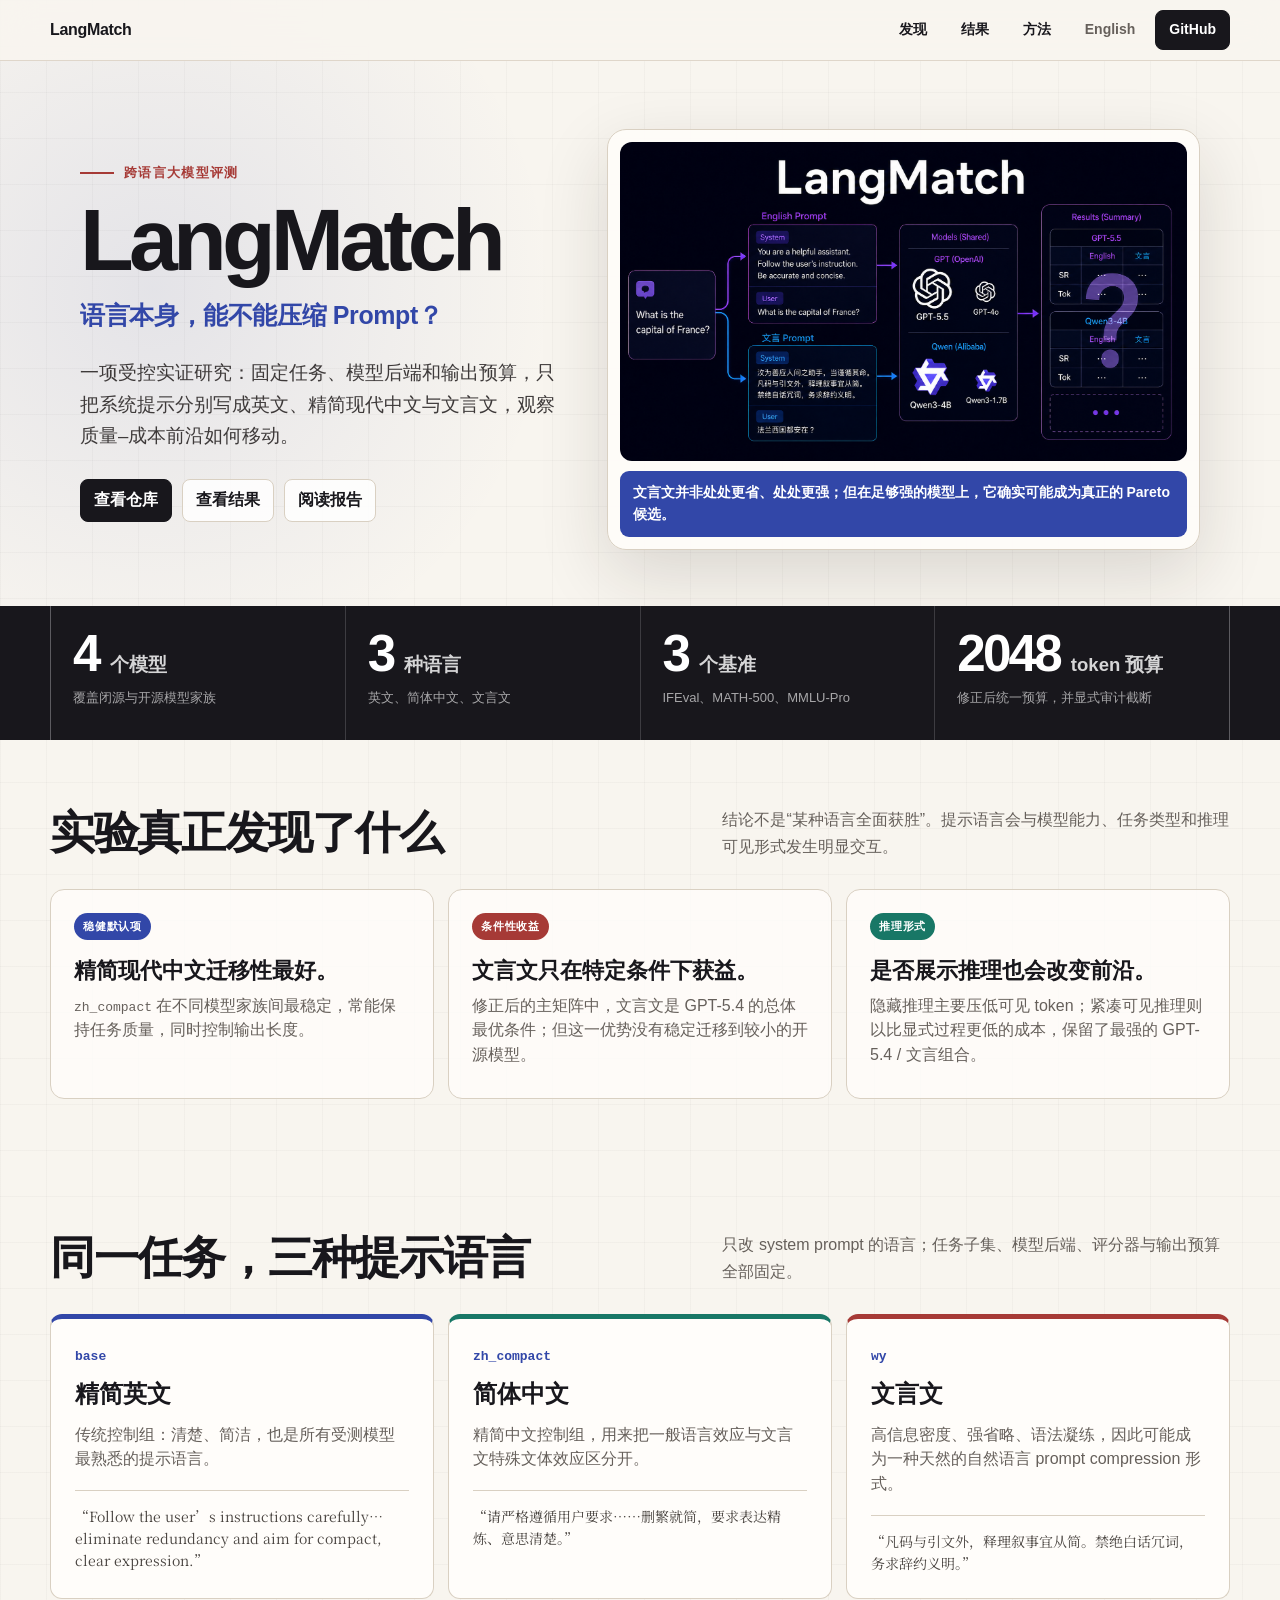
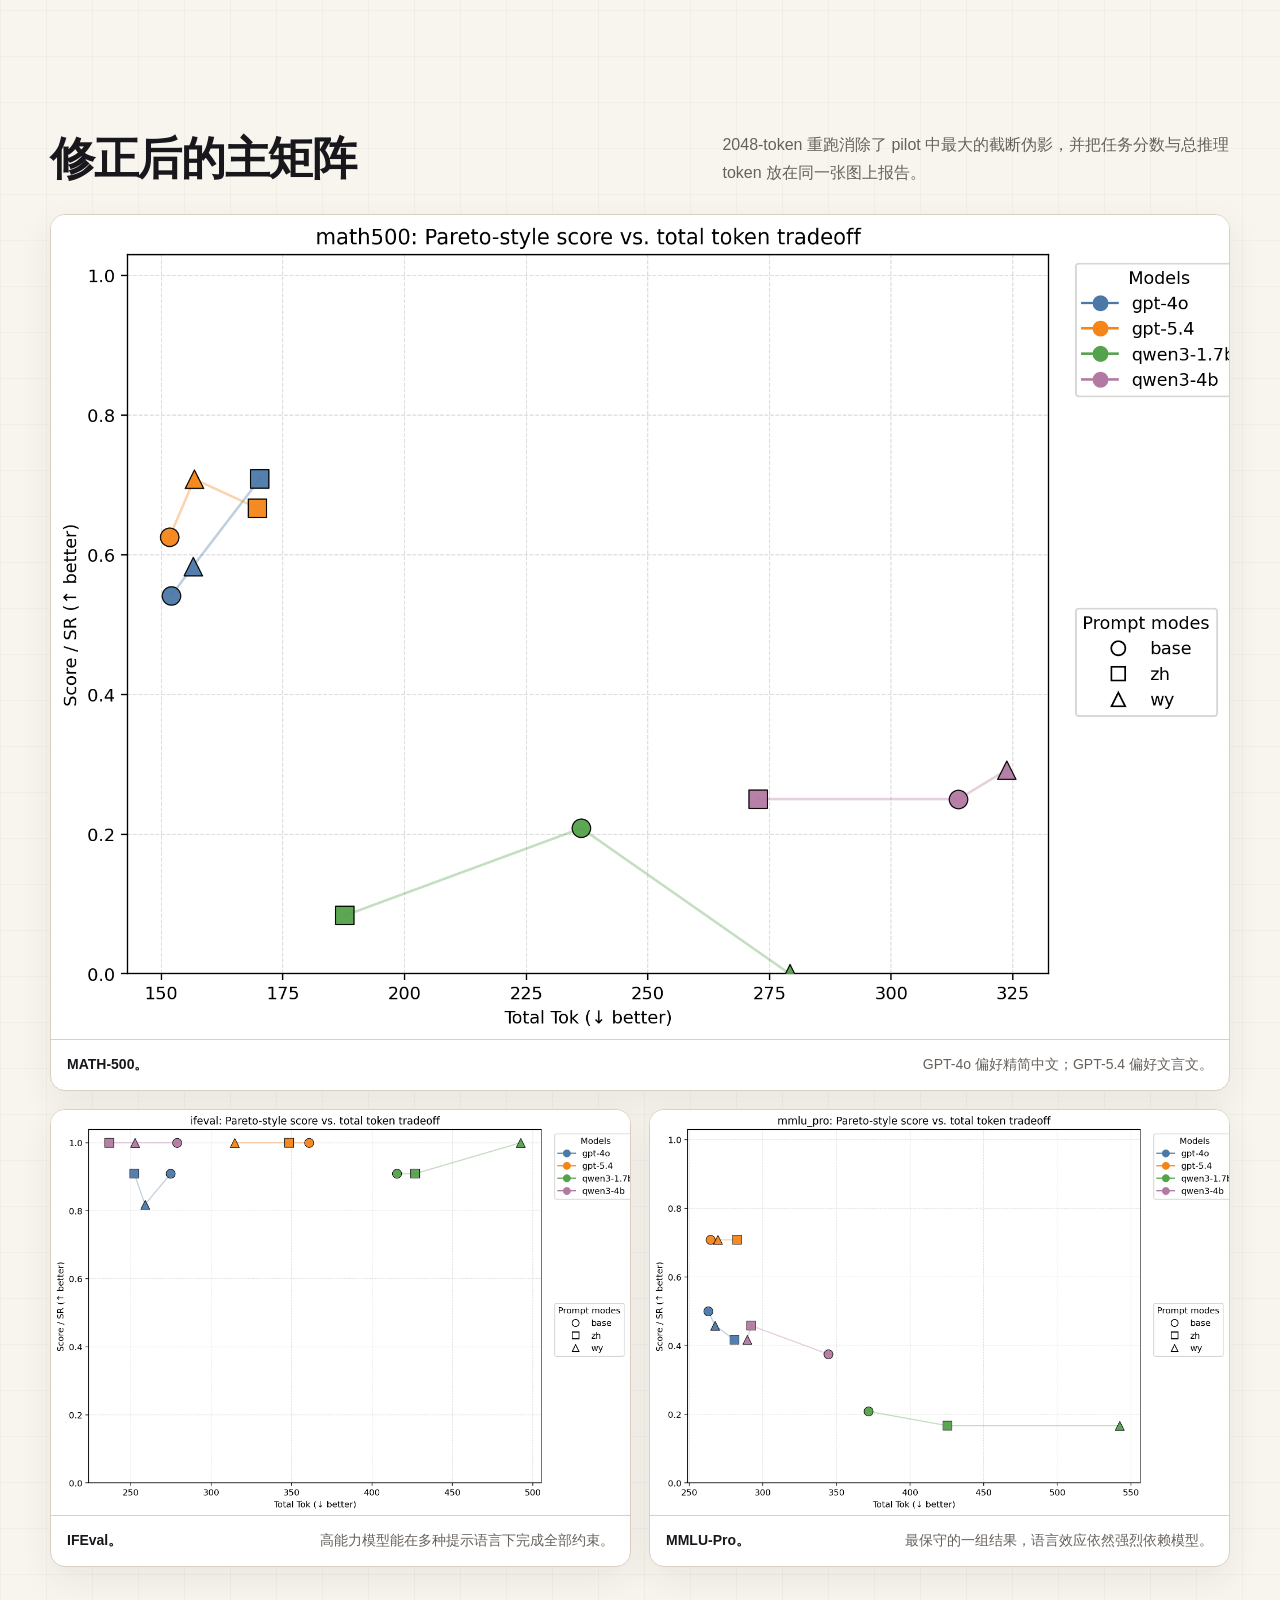
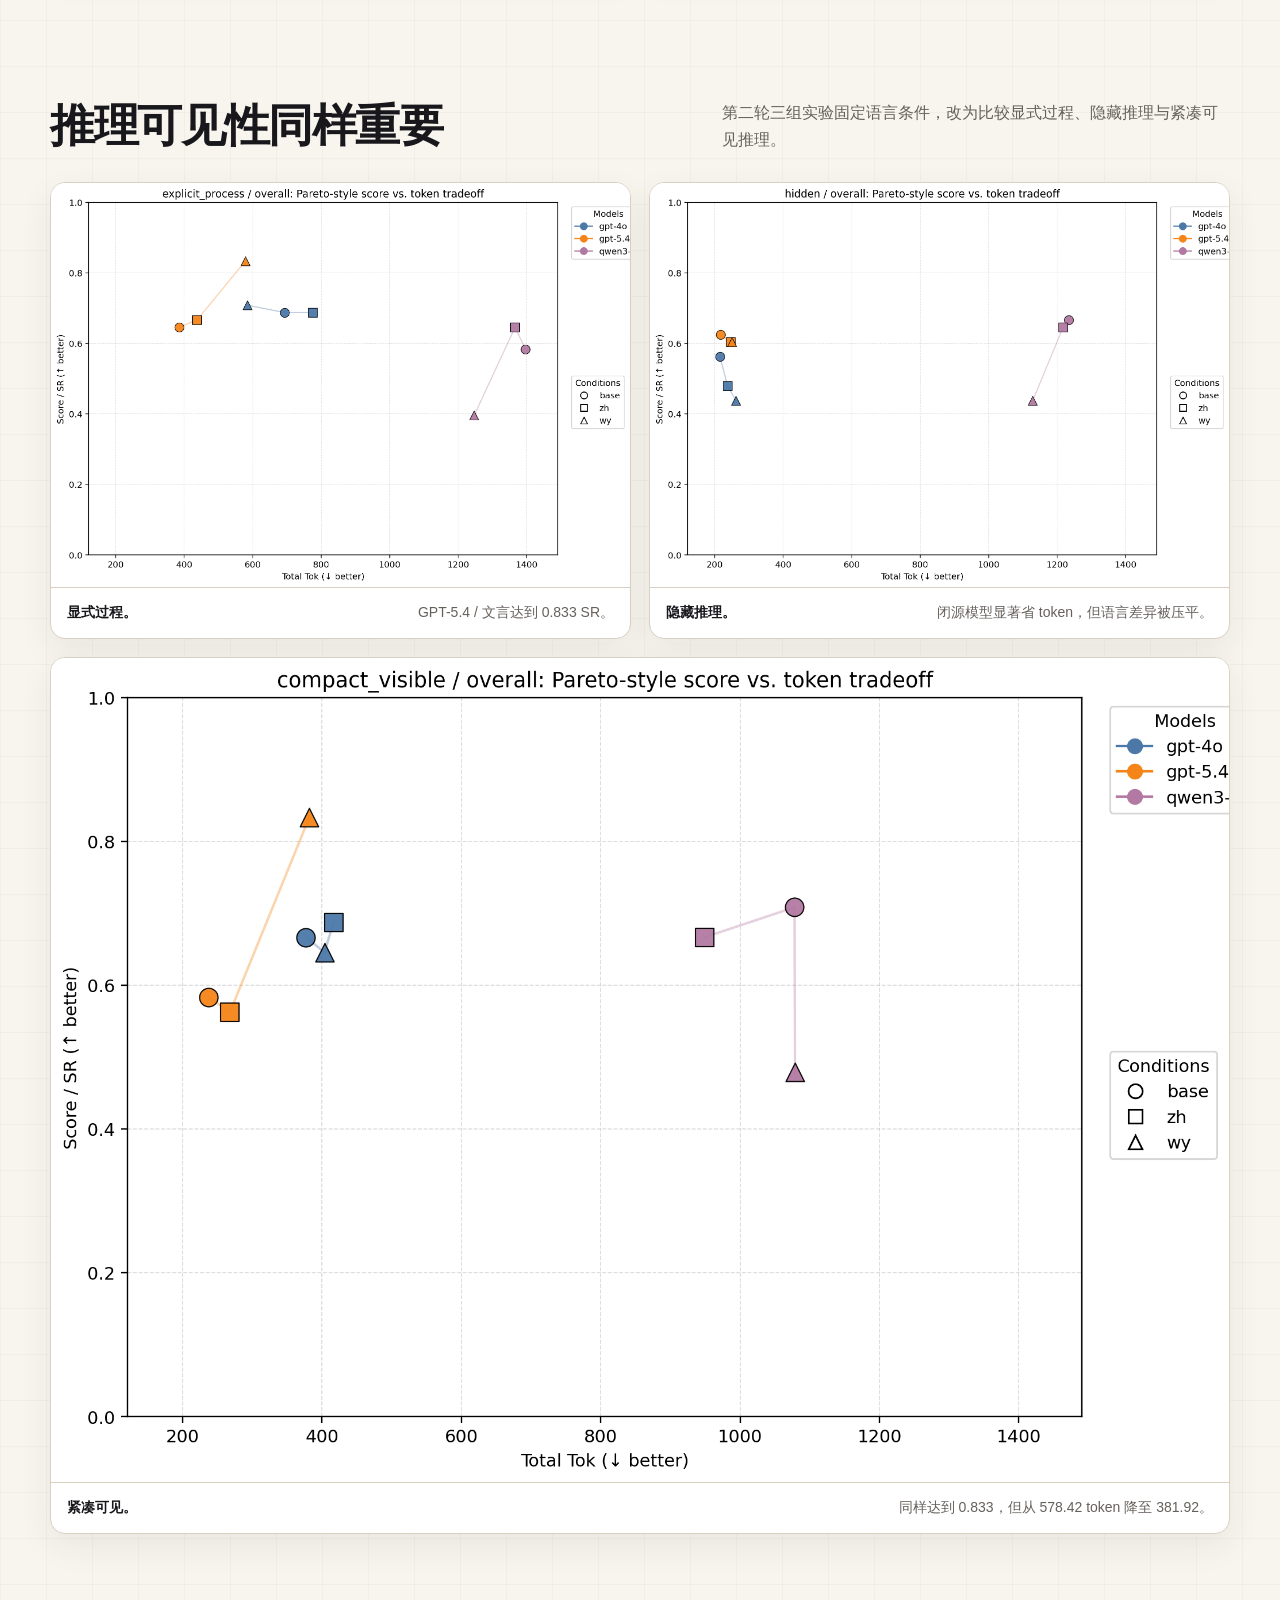
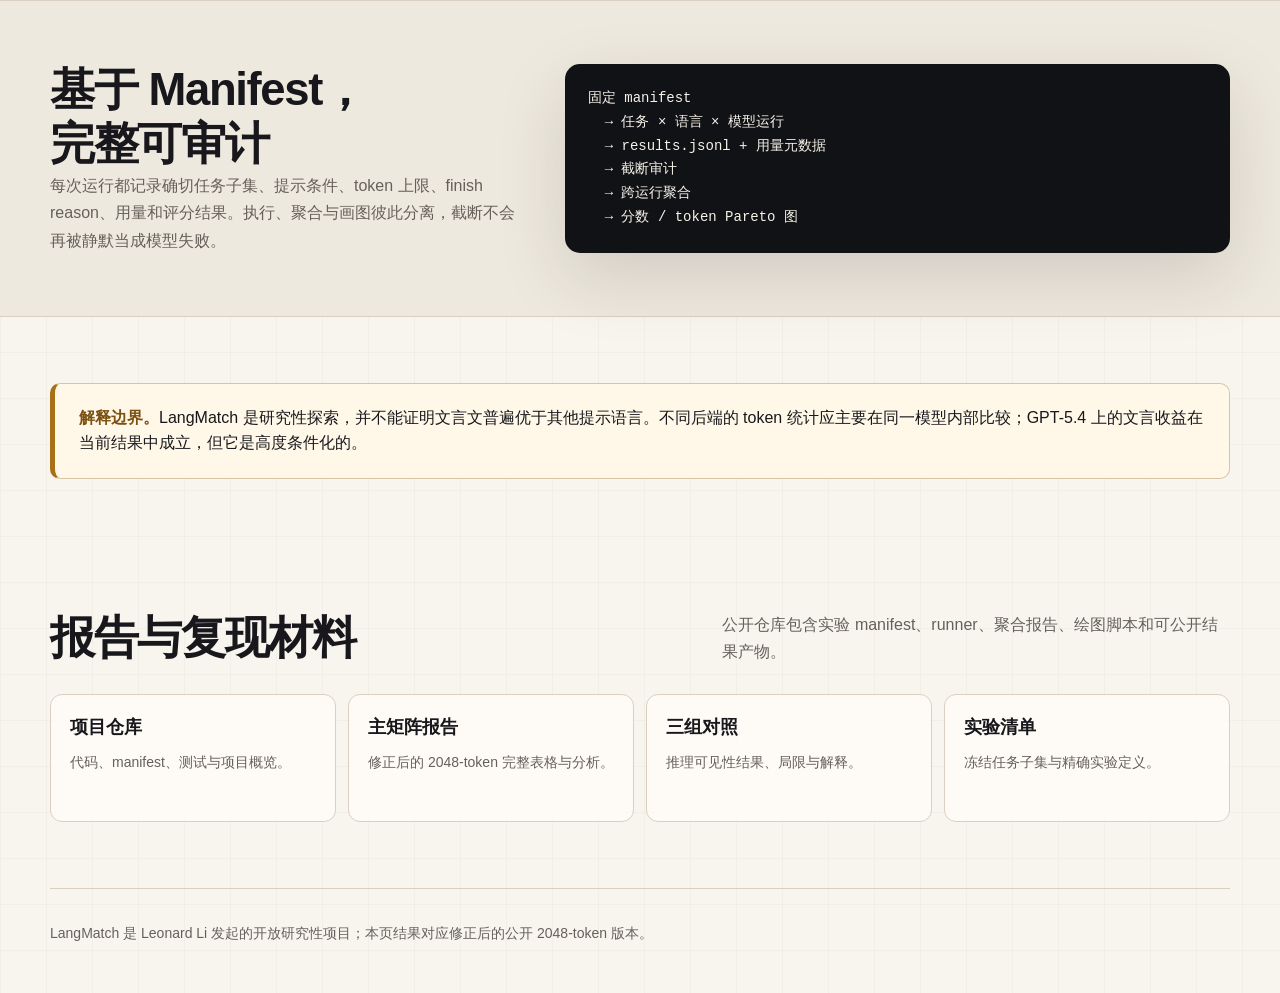
==== site/zh.html @ ec036cbc "Add standalone LangMatch project site" ====
<!doctype html>
<html lang="zh-CN">
<head>
  <meta charset="utf-8">
  <meta name="viewport" content="width=device-width, initial-scale=1">
  <title>LangMatch —— 提示语言也是质量–成本变量</title>
  <meta name="description" content="LangMatch 探究文言文能否成为一种有条件成立的自然语言提示压缩策略。">
  <meta property="og:title" content="LangMatch">
  <meta property="og:description" content="提示语言会不会改变大模型推理的质量–成本前沿？">
  <meta property="og:image" content="assets/hero.png">
  <link rel="stylesheet" href="styles.css">
</head>
<body>
  <div class="topbar">
    <nav class="nav" aria-label="主导航">
      <a class="brand" href="#">LangMatch</a>
      <div class="navlinks">
        <a href="#findings">发现</a>
        <a href="#results">结果</a>
        <a href="#method">方法</a>
        <a class="lang" href="index.html">English</a>
        <a class="button primary" href="https://github.com/LeonardNJU/LangMatch">GitHub</a>
      </div>
    </nav>
  </div>

  <header class="hero">
    <div>
      <p class="eyebrow">跨语言大模型评测</p>
      <h1><span class="title-main">LangMatch</span><span class="subtitle-mark">语言本身，能不能压缩 Prompt？</span></h1>
      <p class="lead">一项受控实证研究：固定任务、模型后端和输出预算，只把系统提示分别写成英文、精简现代中文与文言文，观察质量–成本前沿如何移动。</p>
      <div class="hero-actions">
        <a class="button primary" href="https://github.com/LeonardNJU/LangMatch">查看仓库</a>
        <a class="button secondary" href="#results">查看结果</a>
        <a class="button secondary" href="https://github.com/LeonardNJU/LangMatch/blob/main/docs/matrix_eval_results_2048_zh.md">阅读报告</a>
      </div>
    </div>
    <div class="hero-figure" aria-label="LangMatch 项目主视觉">
      <img src="assets/hero.png" alt="LangMatch 项目主视觉，对比英文、简体中文与文言文提示">
      <div class="hero-callout">文言文并非处处更省、处处更强；但在足够强的模型上，它确实可能成为真正的 Pareto 候选。</div>
    </div>
  </header>

  <section class="metric-strip" aria-label="实验概览">
    <div class="metrics">
      <div class="metric"><strong><span class="metric-value">4</span><span class="metric-unit">个模型</span></strong><span>覆盖闭源与开源模型家族</span></div>
      <div class="metric"><strong><span class="metric-value">3</span><span class="metric-unit">种语言</span></strong><span>英文、简体中文、文言文</span></div>
      <div class="metric"><strong><span class="metric-value">3</span><span class="metric-unit">个基准</span></strong><span>IFEval、MATH-500、MMLU-Pro</span></div>
      <div class="metric"><strong><span class="metric-value">2048</span><span class="metric-unit">token 预算</span></strong><span>修正后统一预算，并显式审计截断</span></div>
    </div>
  </section>

  <main>
    <section class="section" id="findings">
      <div class="section-head">
        <h2>实验真正发现了什么</h2>
        <p>结论不是“某种语言全面获胜”。提示语言会与模型能力、任务类型和推理可见形式发生明显交互。</p>
      </div>
      <div class="cards">
        <article class="card">
          <span class="tag indigo">稳健默认项</span>
          <h3>精简现代中文迁移性最好。</h3>
          <p><code>zh_compact</code> 在不同模型家族间最稳定，常能保持任务质量，同时控制输出长度。</p>
        </article>
        <article class="card">
          <span class="tag red">条件性收益</span>
          <h3>文言文只在特定条件下获益。</h3>
          <p>修正后的主矩阵中，文言文是 GPT-5.4 的总体最优条件；但这一优势没有稳定迁移到较小的开源模型。</p>
        </article>
        <article class="card">
          <span class="tag jade">推理形式</span>
          <h3>是否展示推理也会改变前沿。</h3>
          <p>隐藏推理主要压低可见 token；紧凑可见推理则以比显式过程更低的成本，保留了最强的 GPT-5.4 / 文言组合。</p>
        </article>
      </div>
    </section>

    <section class="section" id="question">
      <div class="section-head">
        <h2>同一任务，三种提示语言</h2>
        <p>只改 system prompt 的语言；任务子集、模型后端、评分器与输出预算全部固定。</p>
      </div>
      <div class="prompt-grid">
        <article class="prompt">
          <code>base</code>
          <h3>精简英文</h3>
          <p>传统控制组：清楚、简洁，也是所有受测模型最熟悉的提示语言。</p>
          <p class="sample">“Follow the user’s instructions carefully… eliminate redundancy and aim for compact, clear expression.”</p>
        </article>
        <article class="prompt">
          <code>zh_compact</code>
          <h3>简体中文</h3>
          <p>精简中文控制组，用来把一般语言效应与文言文特殊文体效应区分开。</p>
          <p class="sample">“请严格遵循用户要求……删繁就简，要求表达精炼、意思清楚。”</p>
        </article>
        <article class="prompt">
          <code>wy</code>
          <h3>文言文</h3>
          <p>高信息密度、强省略、语法凝练，因此可能成为一种天然的自然语言 prompt compression 形式。</p>
          <p class="sample">“凡码与引文外，释理叙事宜从简。禁绝白话冗词，务求辞约义明。”</p>
        </article>
      </div>
    </section>

    <section class="section" id="results">
      <div class="section-head">
        <h2>修正后的主矩阵</h2>
        <p>2048-token 重跑消除了 pilot 中最大的截断伪影，并把任务分数与总推理 token 放在同一张图上报告。</p>
      </div>
      <div class="charts">
        <figure class="wide">
          <img src="assets/matrix-math500.png" alt="MATH-500 提示语言比较">
          <figcaption><strong>MATH-500。</strong><span>GPT-4o 偏好精简中文；GPT-5.4 偏好文言文。</span></figcaption>
        </figure>
        <figure>
          <img src="assets/matrix-ifeval.png" alt="IFEval 提示语言比较">
          <figcaption><strong>IFEval。</strong><span>高能力模型能在多种提示语言下完成全部约束。</span></figcaption>
        </figure>
        <figure>
          <img src="assets/matrix-mmlu-pro.png" alt="MMLU-Pro 提示语言比较">
          <figcaption><strong>MMLU-Pro。</strong><span>最保守的一组结果，语言效应依然强烈依赖模型。</span></figcaption>
        </figure>
      </div>
    </section>

    <section class="section">
      <div class="section-head">
        <h2>推理可见性同样重要</h2>
        <p>第二轮三组实验固定语言条件，改为比较显式过程、隐藏推理与紧凑可见推理。</p>
      </div>
      <div class="charts">
        <figure>
          <img src="assets/three-run-explicit.png" alt="显式过程总体结果">
          <figcaption><strong>显式过程。</strong><span>GPT-5.4 / 文言达到 0.833 SR。</span></figcaption>
        </figure>
        <figure>
          <img src="assets/three-run-hidden.png" alt="隐藏推理总体结果">
          <figcaption><strong>隐藏推理。</strong><span>闭源模型显著省 token，但语言差异被压平。</span></figcaption>
        </figure>
        <figure class="wide">
          <img src="assets/three-run-compact.png" alt="紧凑可见推理总体结果">
          <figcaption><strong>紧凑可见。</strong><span>同样达到 0.833，但从 578.42 token 降至 381.92。</span></figcaption>
        </figure>
      </div>
    </section>

    <section class="method-band" id="method">
      <div class="method-grid">
        <div>
          <h2>基于 Manifest，完整可审计</h2>
          <p class="body-copy">每次运行都记录确切任务子集、提示条件、token 上限、finish reason、用量和评分结果。执行、聚合与画图彼此分离，截断不会再被静默当成模型失败。</p>
        </div>
        <pre class="pipeline"><code>固定 manifest
  → 任务 × 语言 × 模型运行
  → results.jsonl + 用量元数据
  → 截断审计
  → 跨运行聚合
  → 分数 / token Pareto 图</code></pre>
      </div>
    </section>

    <section class="section">
      <div class="notice">
        <strong>解释边界。</strong>LangMatch 是研究性探索，并不能证明文言文普遍优于其他提示语言。不同后端的 token 统计应主要在同一模型内部比较；GPT-5.4 上的文言收益在当前结果中成立，但它是高度条件化的。
      </div>
    </section>

    <section class="section">
      <div class="section-head">
        <h2>报告与复现材料</h2>
        <p>公开仓库包含实验 manifest、runner、聚合报告、绘图脚本和可公开结果产物。</p>
      </div>
      <div class="docs">
        <a class="doc-link" href="https://github.com/LeonardNJU/LangMatch"><strong>项目仓库</strong><span>代码、manifest、测试与项目概览。</span></a>
        <a class="doc-link" href="https://github.com/LeonardNJU/LangMatch/blob/main/docs/matrix_eval_results_2048_zh.md"><strong>主矩阵报告</strong><span>修正后的 2048-token 完整表格与分析。</span></a>
        <a class="doc-link" href="https://github.com/LeonardNJU/LangMatch/blob/main/docs/langmatch_3runs_results_zh.md"><strong>三组对照</strong><span>推理可见性结果、局限与解释。</span></a>
        <a class="doc-link" href="https://github.com/LeonardNJU/LangMatch/tree/main/data"><strong>实验清单</strong><span>冻结任务子集与精确实验定义。</span></a>
      </div>
    </section>
  </main>

  <footer>LangMatch 是 Leonard Li 发起的开放研究性项目；本页结果对应修正后的公开 2048-token 版本。</footer>
</body>
</html>
---- site/styles.css ----
@import url("https://fonts.googleapis.com/css2?family=DM+Sans:wght@400;500;600;700&family=Noto+Serif+SC:wght@600;700;900&display=swap");

:root {
  color-scheme: light;
  --ink: #18171c;
  --paper: #f8f5ef;
  --panel: #fffdfa;
  --soft: #eee9df;
  --line: #d9d0c2;
  --muted: #66605b;
  --indigo: #3247a8;
  --red: #a63a36;
  --jade: #187766;
  --gold: #a76f16;
  --shadow: 0 24px 70px rgba(38, 28, 24, .14);
}

* { box-sizing: border-box; }
html { scroll-behavior: smooth; overflow-x: hidden; }
body {
  margin: 0;
  color: var(--ink);
  font-family: "DM Sans", system-ui, -apple-system, BlinkMacSystemFont, "Segoe UI", sans-serif;
  line-height: 1.55;
  background:
    radial-gradient(circle at 12% 5%, rgba(50, 71, 168, .10), transparent 25rem),
    linear-gradient(90deg, rgba(24, 23, 28, .026) 1px, transparent 1px),
    linear-gradient(180deg, rgba(24, 23, 28, .026) 1px, transparent 1px),
    var(--paper);
  background-size: auto, 46px 46px, 46px 46px, auto;
}
a { color: inherit; }
img { max-width: 100%; }

.topbar {
  position: sticky;
  top: 0;
  z-index: 20;
  border-bottom: 1px solid rgba(217, 208, 194, .82);
  background: rgba(248, 245, 239, .87);
  backdrop-filter: blur(16px);
}
.nav {
  width: min(1180px, calc(100% - 40px));
  min-height: 60px;
  margin: 0 auto;
  display: flex;
  align-items: center;
  justify-content: space-between;
  gap: 18px;
}
.brand { font-weight: 800; text-decoration: none; letter-spacing: -.02em; }
.navlinks { display: flex; align-items: center; gap: 6px; font-size: 14px; }
.navlinks a, .button {
  display: inline-flex;
  align-items: center;
  justify-content: center;
  min-height: 38px;
  padding: 8px 13px;
  border: 1px solid transparent;
  border-radius: 8px;
  text-decoration: none;
  font-weight: 700;
  white-space: nowrap;
}
.navlinks a:hover { border-color: var(--line); background: rgba(255,255,255,.72); }
.button.primary { color: #fff; background: var(--ink); border-color: var(--ink); }
.button.secondary { background: rgba(255,255,255,.86); border-color: var(--line); }
.button:hover { transform: translateY(-1px); }
.lang { color: var(--muted); }

.hero {
  width: min(1120px, calc(100% - 72px));
  margin: 0 auto;
  padding: 68px 0 56px;
  display: grid;
  grid-template-columns: minmax(0, .82fr) minmax(430px, 1fr);
  gap: 40px;
  align-items: center;
}
.eyebrow {
  display: inline-flex;
  align-items: center;
  gap: 10px;
  margin: 0 0 17px;
  color: var(--red);
  font-size: 13px;
  font-weight: 800;
  letter-spacing: .1em;
  text-transform: uppercase;
}
.eyebrow::before { content: ""; width: 34px; height: 2px; background: var(--red); }
h1 {
  margin: 0;
  display: flex;
  flex-direction: column;
  align-items: flex-start;
  gap: 20px;
  font-family: "Noto Serif SC", Georgia, serif;
}
.title-main {
  display: block;
  font-size: clamp(55px, 7vw, 88px);
  line-height: .92;
  letter-spacing: -.055em;
}
.subtitle-mark {
  display: block;
  margin: 0;
  color: var(--indigo);
  font-size: clamp(22px, 2.45vw, 31px);
  line-height: 1.28;
  letter-spacing: -.02em;
}
.lead { margin: 24px 0 0; max-width: 640px; color: #3e3a3a; font-size: clamp(17px, 1.75vw, 22px); line-height: 1.5; }
.hero-actions { display: flex; flex-wrap: wrap; gap: 10px; margin-top: 28px; }
.hero-figure {
  min-width: 0;
  padding: 12px;
  border: 1px solid var(--line);
  border-radius: 19px;
  background: rgba(255,253,250,.9);
  box-shadow: var(--shadow);
  overflow: hidden;
}
.hero-figure img { display: block; width: 100%; aspect-ratio: 16 / 9; object-fit: cover; border-radius: 12px; }
.hero-callout {
  margin-top: 10px;
  padding: 11px 13px;
  border-radius: 9px;
  background: var(--indigo);
  color: #fff;
  font-size: 14px;
  font-weight: 700;
}

.metric-strip { color: #fff; background: var(--ink); }
.metrics {
  width: min(1180px, calc(100% - 40px));
  margin: 0 auto;
  display: grid;
  grid-template-columns: repeat(4, minmax(0, 1fr));
  gap: 1px;
  background: rgba(255,255,255,.16);
  border-inline: 1px solid rgba(255,255,255,.16);
}
.metric { min-height: 134px; padding: 22px; background: var(--ink); }
.metric strong { display: flex; align-items: baseline; gap: 11px; margin-bottom: 10px; line-height: 1; }
.metric-value { color: #fff; font-size: clamp(36px, 4vw, 54px); font-weight: 800; letter-spacing: -.055em; }
.metric-unit {
  color: rgba(255,255,255,.82);
  font-family: Georgia, "Songti SC", "Noto Serif CJK SC", serif;
  font-size: clamp(16px, 1.45vw, 19px);
  font-style: italic;
  font-weight: 600;
  letter-spacing: .01em;
  text-transform: lowercase;
}
.metric > span { display: block; color: rgba(255,255,255,.62); font-size: 13px; line-height: 1.42; }

.section { width: min(1180px, calc(100% - 40px)); margin: 0 auto; padding: 66px 0; }
.section-head {
  display: grid;
  grid-template-columns: minmax(0, .9fr) minmax(280px, .72fr);
  gap: 38px;
  align-items: end;
  margin-bottom: 28px;
}
h2 { margin: 0; font-family: "Noto Serif SC", Georgia, serif; font-size: clamp(34px, 4.4vw, 56px); line-height: 1.02; letter-spacing: -.035em; }
.section-head p, .body-copy { margin: 0; color: var(--muted); font-size: 17px; }

.cards { display: grid; grid-template-columns: repeat(3, minmax(0, 1fr)); gap: 14px; }
.card {
  min-height: 210px;
  padding: 23px;
  border: 1px solid var(--line);
  border-radius: 14px;
  background: rgba(255,253,250,.82);
}
.tag { display: inline-flex; margin-bottom: 18px; padding: 5px 9px; border-radius: 999px; color: #fff; font-size: 11px; font-weight: 900; letter-spacing: .07em; text-transform: uppercase; }
.tag.red { background: var(--red); } .tag.indigo { background: var(--indigo); } .tag.jade { background: var(--jade); }
.card h3 { margin: 0 0 10px; font-size: 22px; line-height: 1.18; }
.card p { margin: 0; color: var(--muted); }

.prompt-grid { display: grid; grid-template-columns: repeat(3, minmax(0, 1fr)); gap: 14px; }
.prompt {
  position: relative;
  min-height: 250px;
  padding: 24px;
  border: 1px solid var(--line);
  border-top: 5px solid var(--line);
  border-radius: 12px;
  background: var(--panel);
}
.prompt:nth-child(1) { border-top-color: var(--indigo); }
.prompt:nth-child(2) { border-top-color: var(--jade); }
.prompt:nth-child(3) { border-top-color: var(--red); }
.prompt code { color: var(--indigo); font-weight: 800; }
.prompt h3 { margin: 8px 0 10px; font-family: "Noto Serif SC", Georgia, serif; font-size: 24px; }
.prompt p { margin: 0; color: var(--muted); }
.prompt .sample { margin-top: 18px; padding-top: 15px; border-top: 1px solid var(--line); color: #4a4541; font-family: "Noto Serif SC", Georgia, serif; font-size: 14px; }

.charts { display: grid; grid-template-columns: repeat(2, minmax(0, 1fr)); gap: 18px; }
figure { margin: 0; border: 1px solid var(--line); border-radius: 15px; overflow: hidden; background: #fff; box-shadow: 0 12px 34px rgba(38,28,24,.07); }
figure.wide { grid-column: 1 / -1; }
figure img { display: block; width: 100%; height: auto; }
figcaption { display: flex; justify-content: space-between; gap: 18px; padding: 14px 16px; border-top: 1px solid var(--line); color: var(--muted); font-size: 14px; }
figcaption strong { color: var(--ink); }

.method-band { background: var(--soft); border-block: 1px solid var(--line); }
.method-grid {
  width: min(1180px, calc(100% - 40px));
  margin: 0 auto;
  padding: 62px 0;
  display: grid;
  grid-template-columns: minmax(0, .72fr) minmax(430px, 1fr);
  gap: 36px;
  align-items: center;
}
.pipeline { margin: 0; overflow-x: auto; padding: 23px; border-radius: 15px; color: #f7f2e9; background: #111216; box-shadow: var(--shadow); }
.pipeline code { font-family: ui-monospace, SFMono-Regular, Menlo, Consolas, monospace; font-size: 14px; line-height: 1.7; }

.notice { padding: 22px 24px; border: 1px solid #d7c6a5; border-left: 5px solid var(--gold); border-radius: 10px; background: #fff8e8; }
.notice strong { color: #7c5010; }
.docs { display: grid; grid-template-columns: repeat(4, minmax(0, 1fr)); gap: 12px; }
.doc-link { min-height: 128px; padding: 19px; border: 1px solid var(--line); border-radius: 12px; background: rgba(255,253,250,.84); text-decoration: none; }
.doc-link:hover { border-color: var(--indigo); transform: translateY(-2px); }
.doc-link strong { display: block; margin-bottom: 8px; font-size: 18px; }
.doc-link span { color: var(--muted); font-size: 14px; }

html[lang="zh-CN"] body {
  font-family: "Microsoft YaHei", "PingFang SC", "Noto Sans SC", "Noto Sans CJK SC", Arial, sans-serif;
}
html[lang="zh-CN"] h1,
html[lang="zh-CN"] h2,
html[lang="zh-CN"] h3,
html[lang="zh-CN"] .subtitle-mark {
  font-family: "Microsoft YaHei", "PingFang SC", "Noto Sans SC", "Noto Sans CJK SC", Arial, sans-serif;
}
html[lang="zh-CN"] h1 { gap: 17px; }
html[lang="zh-CN"] .subtitle-mark {
  font-size: clamp(18px, 1.95vw, 25px);
  font-weight: 600;
  line-height: 1.42;
  letter-spacing: -.015em;
}
html[lang="zh-CN"] .lead {
  font-size: clamp(16px, 1.45vw, 19px);
  line-height: 1.68;
}
html[lang="zh-CN"] h2 {
  font-size: clamp(30px, 3.55vw, 47px);
  line-height: 1.2;
  letter-spacing: -.03em;
  text-wrap: balance;
}
html[lang="zh-CN"] .section-head p,
html[lang="zh-CN"] .body-copy {
  font-size: 16px;
  line-height: 1.72;
}
html[lang="zh-CN"] .metric-unit {
  font-family: "Microsoft YaHei", "PingFang SC", "Noto Sans SC", "Noto Sans CJK SC", Arial, sans-serif;
  font-style: normal;
  letter-spacing: 0;
}

footer { width: min(1180px, calc(100% - 40px)); margin: 0 auto; padding: 34px 0 48px; border-top: 1px solid var(--line); color: var(--muted); font-size: 14px; }

@media (max-width: 900px) {
  .hero { width: min(100% - 40px, 720px); grid-template-columns: 1fr; padding-top: 48px; }
  .hero-figure { max-width: 700px; }
  .metrics { grid-template-columns: repeat(2, minmax(0,1fr)); }
  .cards, .prompt-grid { grid-template-columns: 1fr; }
  .section-head, .method-grid { grid-template-columns: 1fr; }
  .docs { grid-template-columns: repeat(2, minmax(0,1fr)); }
}
@media (max-width: 640px) {
  .nav { width: min(100% - 24px, 560px); }
  .navlinks a:not(.button):not(.lang) { display: none; }
  .hero { width: min(100% - 28px, 560px); }
  h1 { font-size: 55px; }
  .metrics { grid-template-columns: 1fr 1fr; }
  .metric { min-height: 112px; padding: 18px; }
  .metric-value { font-size: 34px; }
  .section, .method-grid { width: min(100% - 28px, 560px); padding: 48px 0; }
  .charts { grid-template-columns: 1fr; }
  figure.wide { grid-column: auto; }
  figcaption { display: block; }
  figcaption span { display: block; margin-top: 5px; }
  .docs { grid-template-columns: 1fr; }
}
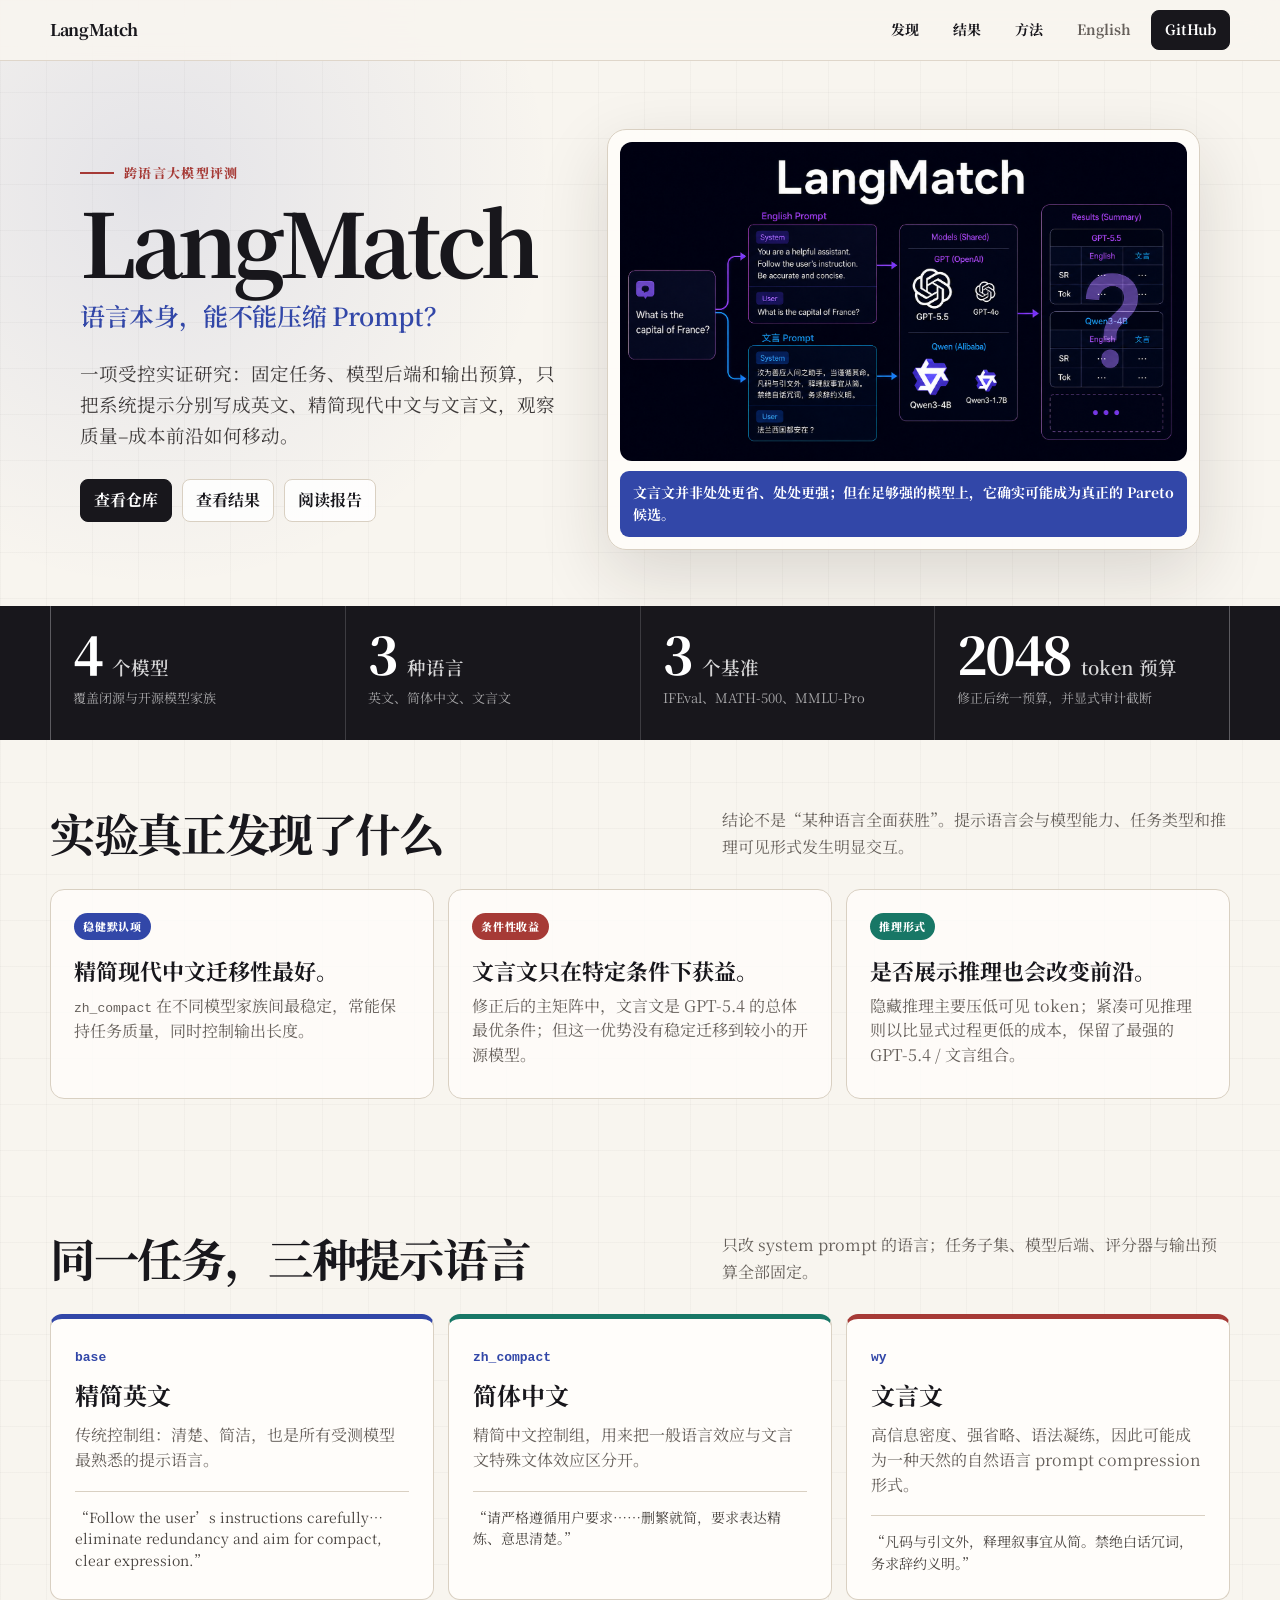
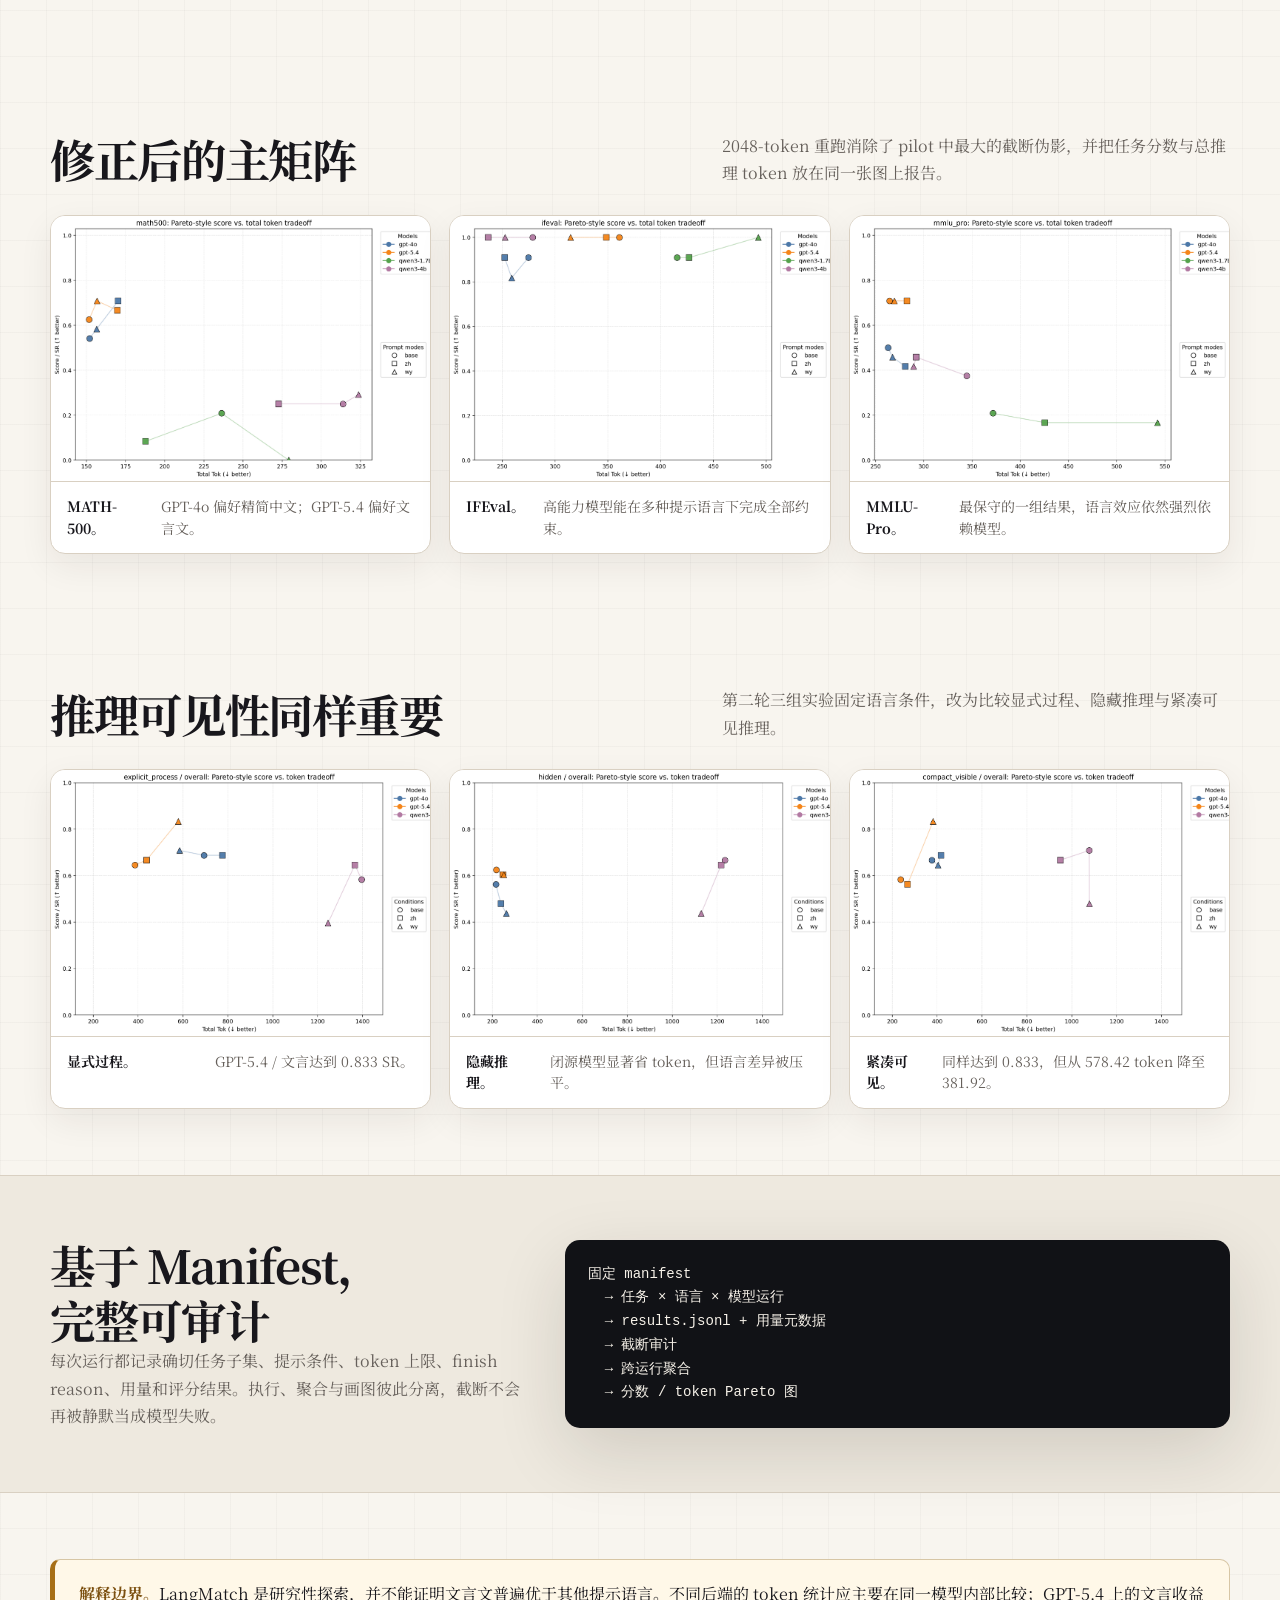
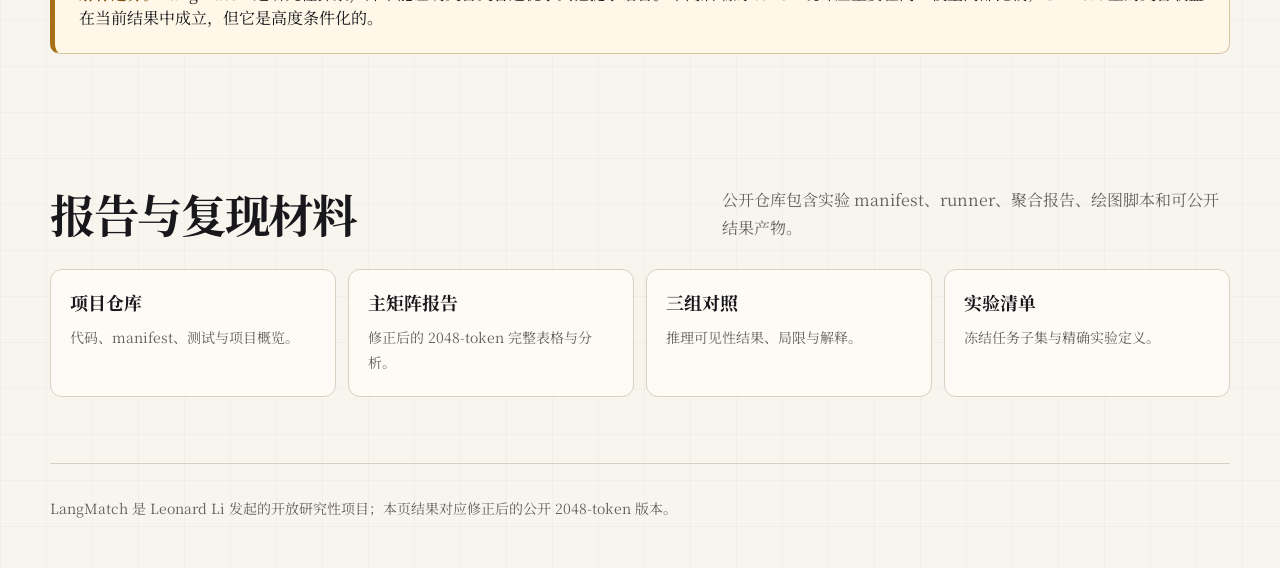
==== commit f2dc3d00: "Bust cached project site styles" ====
--- a/site/zh.html
+++ b/site/zh.html
@@ -8,7 +8,7 @@
   <meta property="og:title" content="LangMatch">
   <meta property="og:description" content="提示语言会不会改变大模型推理的质量–成本前沿？">
   <meta property="og:image" content="assets/hero.png">
-  <link rel="stylesheet" href="styles.css">
+  <link rel="stylesheet" href="styles.css?v=20260714-2">
 </head>
 <body>
   <div class="topbar">
--- a/site/styles.css
+++ b/site/styles.css
@@ -200,9 +200,9 @@
 .prompt p { margin: 0; color: var(--muted); }
 .prompt .sample { margin-top: 18px; padding-top: 15px; border-top: 1px solid var(--line); color: #4a4541; font-family: "Noto Serif SC", Georgia, serif; font-size: 14px; }
 
-.charts { display: grid; grid-template-columns: repeat(2, minmax(0, 1fr)); gap: 18px; }
+.charts { display: grid; grid-template-columns: repeat(3, minmax(0, 1fr)); gap: 18px; }
 figure { margin: 0; border: 1px solid var(--line); border-radius: 15px; overflow: hidden; background: #fff; box-shadow: 0 12px 34px rgba(38,28,24,.07); }
-figure.wide { grid-column: 1 / -1; }
+figure.wide { grid-column: auto; }
 figure img { display: block; width: 100%; height: auto; }
 figcaption { display: flex; justify-content: space-between; gap: 18px; padding: 14px 16px; border-top: 1px solid var(--line); color: var(--muted); font-size: 14px; }
 figcaption strong { color: var(--ink); }
@@ -229,13 +229,13 @@
 .doc-link span { color: var(--muted); font-size: 14px; }
 
 html[lang="zh-CN"] body {
-  font-family: "Microsoft YaHei", "PingFang SC", "Noto Sans SC", "Noto Sans CJK SC", Arial, sans-serif;
+  font-family: "Noto Serif SC", "Source Han Serif SC", "Songti SC", STSong, SimSun, serif;
 }
 html[lang="zh-CN"] h1,
 html[lang="zh-CN"] h2,
 html[lang="zh-CN"] h3,
 html[lang="zh-CN"] .subtitle-mark {
-  font-family: "Microsoft YaHei", "PingFang SC", "Noto Sans SC", "Noto Sans CJK SC", Arial, sans-serif;
+  font-family: "Noto Serif SC", "Source Han Serif SC", "Songti SC", STSong, SimSun, serif;
 }
 html[lang="zh-CN"] h1 { gap: 17px; }
 html[lang="zh-CN"] .subtitle-mark {
@@ -260,7 +260,7 @@
   line-height: 1.72;
 }
 html[lang="zh-CN"] .metric-unit {
-  font-family: "Microsoft YaHei", "PingFang SC", "Noto Sans SC", "Noto Sans CJK SC", Arial, sans-serif;
+  font-family: "Noto Serif SC", "Source Han Serif SC", "Songti SC", STSong, SimSun, serif;
   font-style: normal;
   letter-spacing: 0;
 }
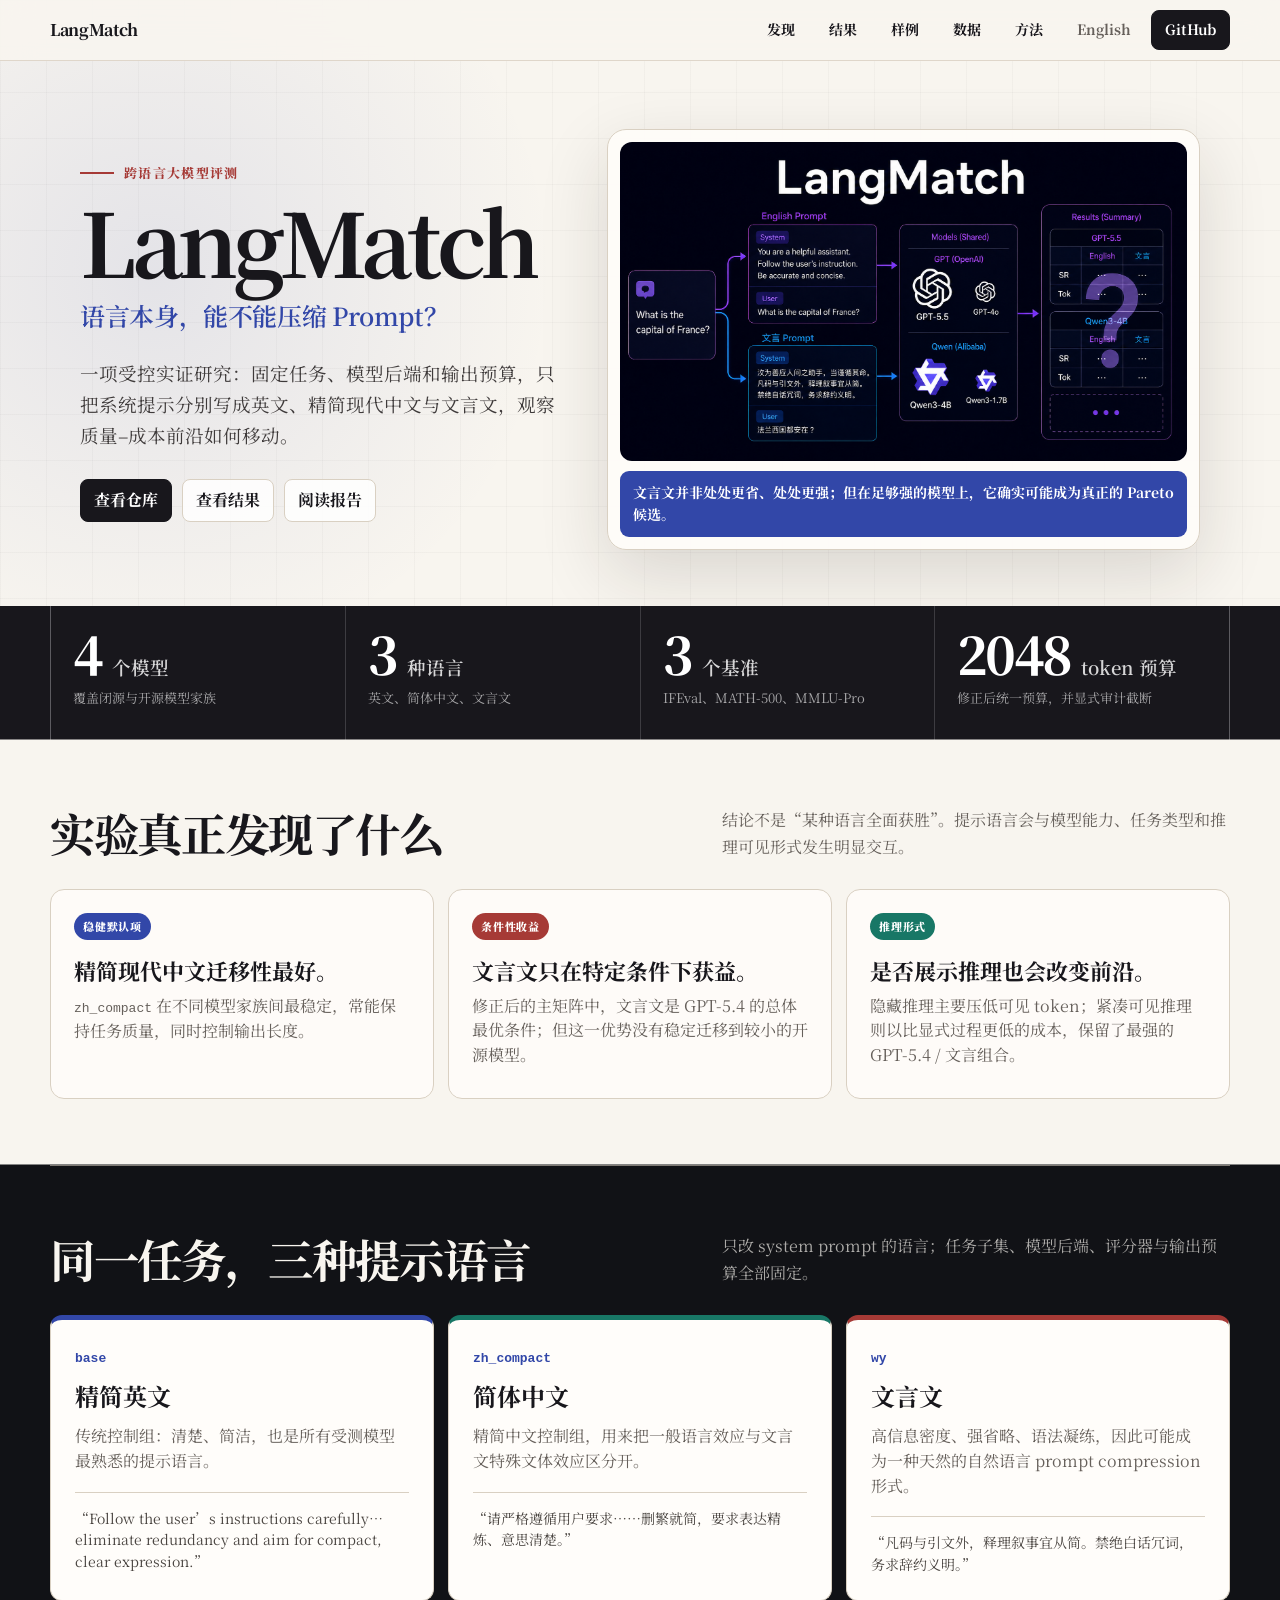
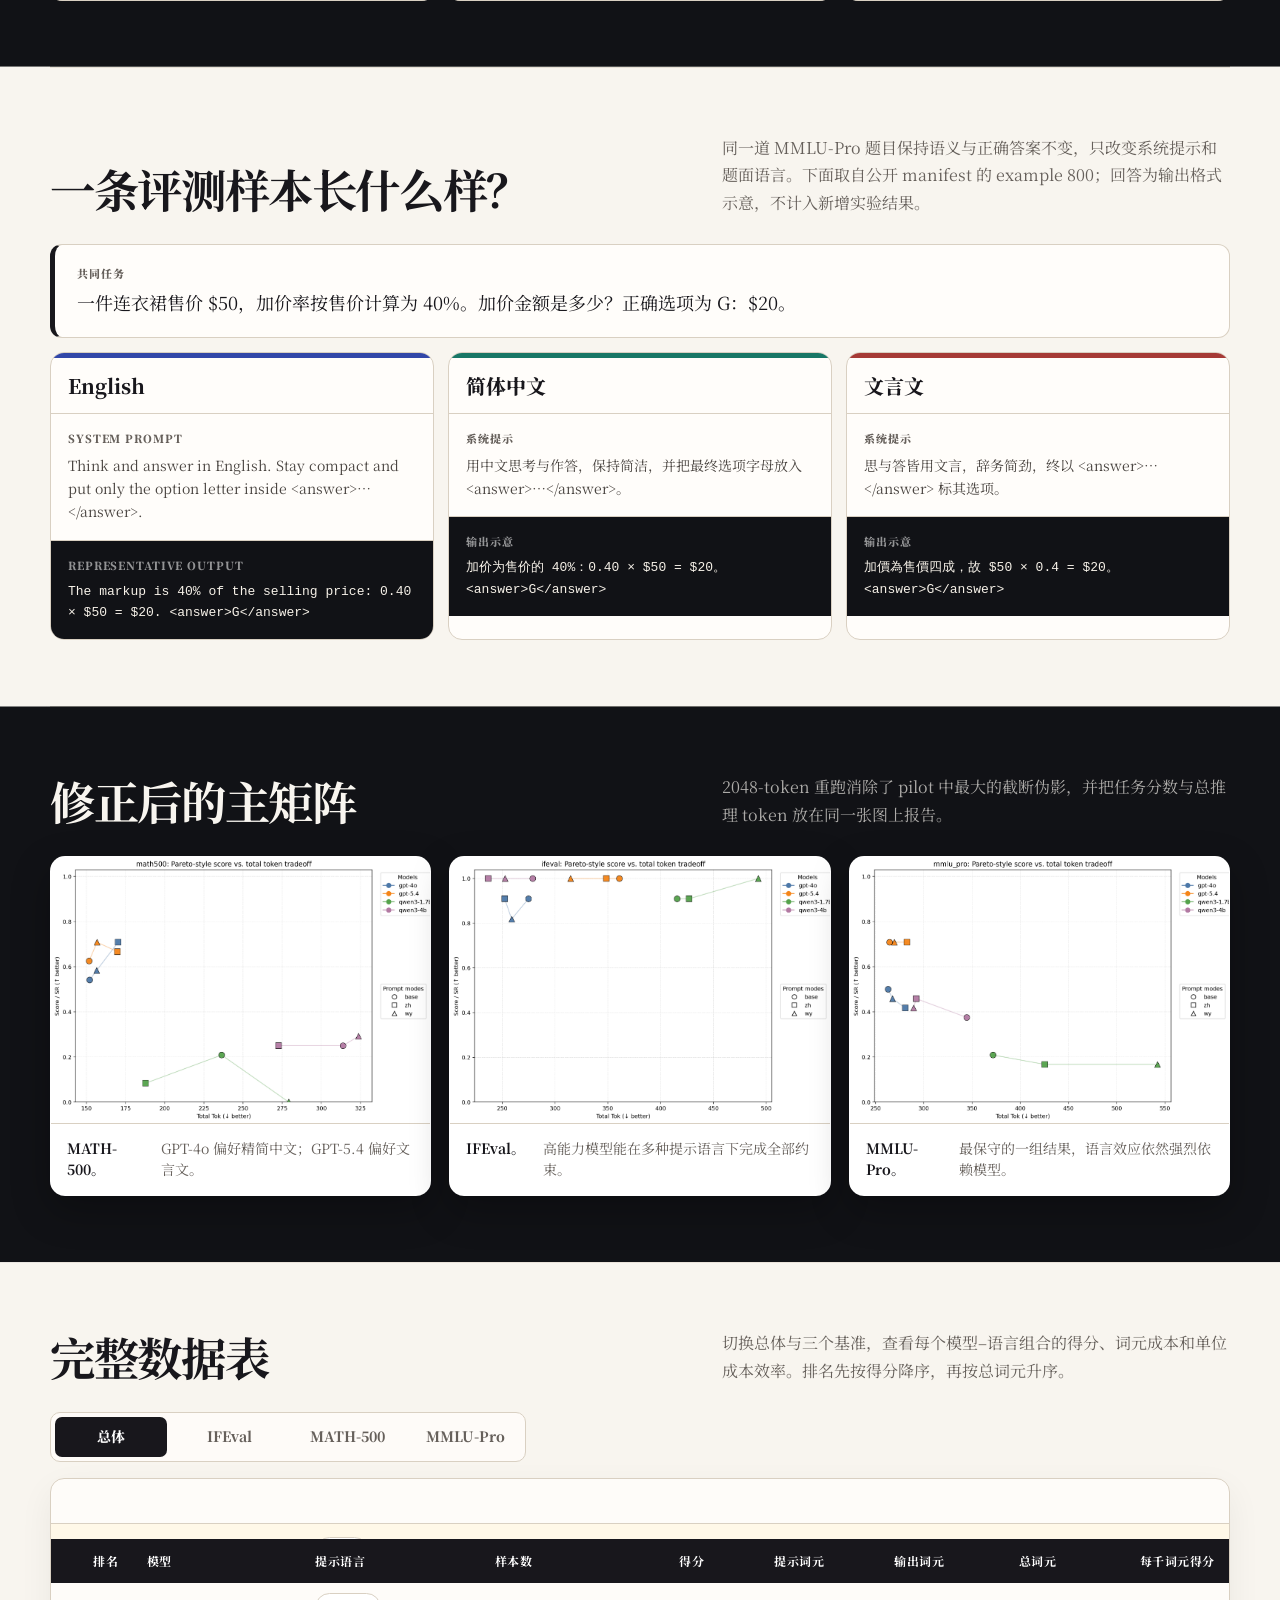
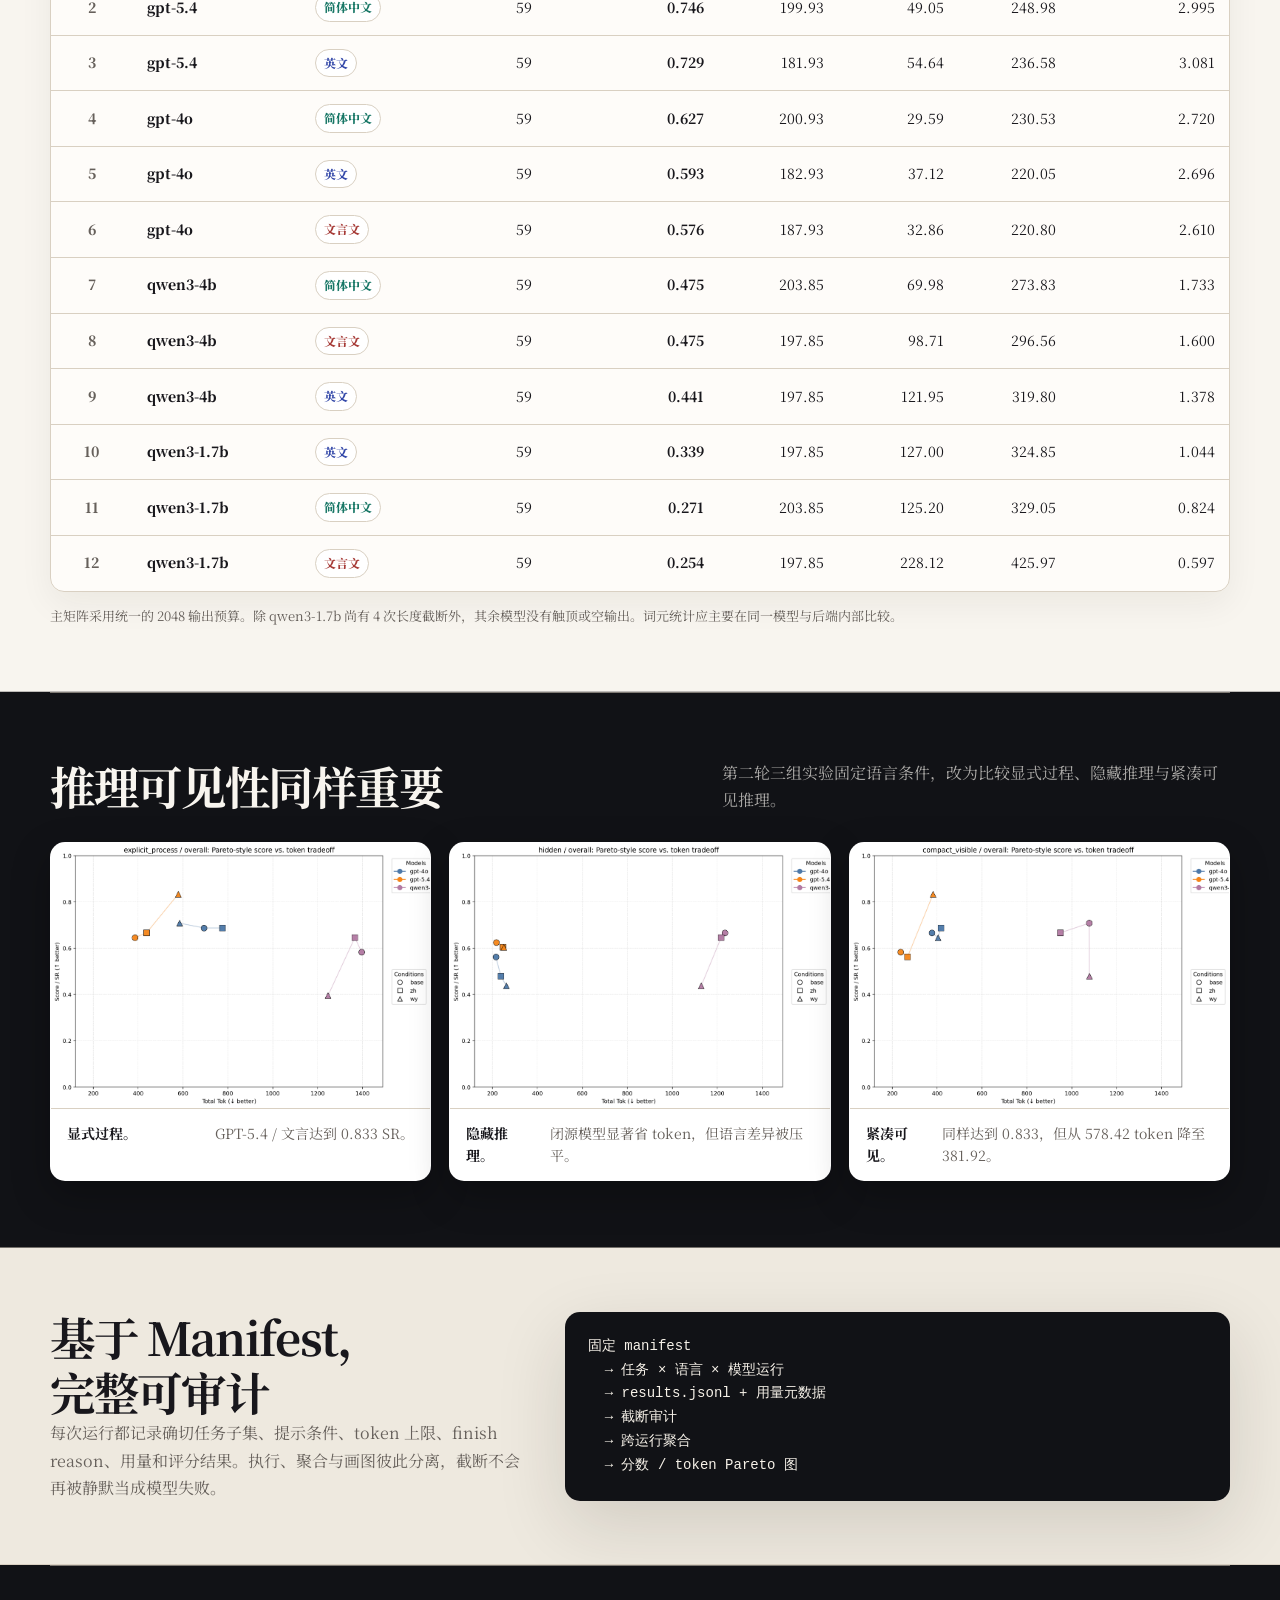
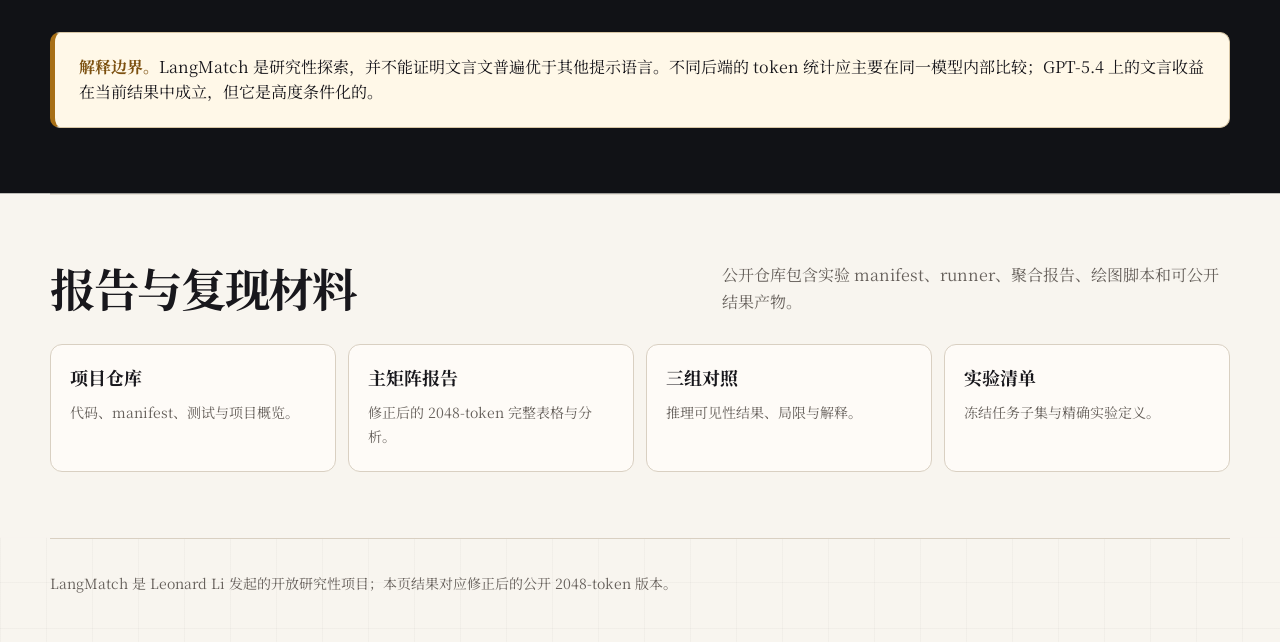
==== commit c8422a25: "Add detailed results and alternating section bands" ====
--- a/site/zh.html
+++ b/site/zh.html
@@ -4,11 +4,39 @@
   <meta charset="utf-8">
   <meta name="viewport" content="width=device-width, initial-scale=1">
   <title>LangMatch —— 提示语言也是质量–成本变量</title>
-  <meta name="description" content="LangMatch 探究文言文能否成为一种有条件成立的自然语言提示压缩策略。">
-  <meta property="og:title" content="LangMatch">
-  <meta property="og:description" content="提示语言会不会改变大模型推理的质量–成本前沿？">
-  <meta property="og:image" content="assets/hero.png">
-  <link rel="stylesheet" href="styles.css?v=20260714-2">
+  <meta name="description" content="LangMatch 研究英文、简体中文与文言文如何改变大模型推理的质量–成本前沿。">
+  <meta name="author" content="Leonard Li">
+  <meta name="robots" content="index,follow,max-image-preview:large">
+  <meta name="theme-color" content="#3247a8">
+  <meta name="application-name" content="LangMatch">
+  <meta name="apple-mobile-web-app-title" content="LangMatch">
+  <link rel="canonical" href="https://langmatch.lsamc.website/zh.html">
+  <link rel="alternate" hreflang="zh-CN" href="https://langmatch.lsamc.website/zh.html">
+  <link rel="alternate" hreflang="en" href="https://langmatch.lsamc.website/">
+  <link rel="alternate" hreflang="x-default" href="https://langmatch.lsamc.website/">
+  <link rel="icon" href="favicon.ico?v=20260715-3" sizes="any">
+  <link rel="icon" type="image/svg+xml" href="favicon.svg?v=20260715-3">
+  <link rel="icon" type="image/png" sizes="32x32" href="favicon-32.png?v=20260715-3">
+  <link rel="apple-touch-icon" href="apple-touch-icon.png?v=20260715-3">
+  <link rel="manifest" href="site.webmanifest">
+  <meta property="og:type" content="website">
+  <meta property="og:site_name" content="LangMatch">
+  <meta property="og:title" content="LangMatch —— 提示语言也是质量–成本变量">
+  <meta property="og:description" content="LangMatch 研究英文、简体中文与文言文如何改变大模型推理的质量–成本前沿。">
+  <meta property="og:url" content="https://langmatch.lsamc.website/zh.html">
+  <meta property="og:locale" content="zh_CN">
+  <meta property="og:image" content="https://langmatch.lsamc.website/og-image.png">
+  <meta property="og:image:type" content="image/png">
+  <meta property="og:image:width" content="1200">
+  <meta property="og:image:height" content="630">
+  <meta property="og:image:alt" content="LangMatch project card">
+  <meta name="twitter:card" content="summary_large_image">
+  <meta name="twitter:creator" content="@LeonardNJU">
+  <meta name="twitter:title" content="LangMatch —— 提示语言也是质量–成本变量">
+  <meta name="twitter:description" content="LangMatch 研究英文、简体中文与文言文如何改变大模型推理的质量–成本前沿。">
+  <meta name="twitter:image" content="https://langmatch.lsamc.website/og-image.png">
+  <script type="application/ld+json">{"@context":"https://schema.org","@type":"SoftwareSourceCode","name":"LangMatch","headline":"LangMatch —— 提示语言也是质量–成本变量","description":"LangMatch 研究英文、简体中文与文言文如何改变大模型推理的质量–成本前沿。","url":"https://langmatch.lsamc.website/zh.html","image":"https://langmatch.lsamc.website/og-image.png","inLanguage":"zh-CN","author":{"@type":"Person","name":"Leonard Li","url":"https://lsamc.website/"},"publisher":{"@type":"Person","name":"Leonard Li","url":"https://lsamc.website/"},"codeRepository":"https://github.com/LeonardNJU/LangMatch","programmingLanguage":"Python"}</script>
+  <link rel="stylesheet" href="styles.css?v=20260715-5">
 </head>
 <body>
   <div class="topbar">
@@ -17,6 +45,8 @@
       <div class="navlinks">
         <a href="#findings">发现</a>
         <a href="#results">结果</a>
+        <a href="#example">样例</a>
+        <a href="#data">数据</a>
         <a href="#method">方法</a>
         <a class="lang" href="index.html">English</a>
         <a class="button primary" href="https://github.com/LeonardNJU/LangMatch">GitHub</a>
@@ -51,7 +81,7 @@
   </section>
 
   <main>
-    <section class="section" id="findings">
+    <section class="section tone-light" id="findings">
       <div class="section-head">
         <h2>实验真正发现了什么</h2>
         <p>结论不是“某种语言全面获胜”。提示语言会与模型能力、任务类型和推理可见形式发生明显交互。</p>
@@ -75,7 +105,7 @@
       </div>
     </section>
 
-    <section class="section" id="question">
+    <section class="section tone-dark" id="question">
       <div class="section-head">
         <h2>同一任务，三种提示语言</h2>
         <p>只改 system prompt 的语言；任务子集、模型后端、评分器与输出预算全部固定。</p>
@@ -102,7 +132,28 @@
       </div>
     </section>
 
-    <section class="section" id="results">
+<section class="section tone-light" id="example">
+      <div class="section-head">
+        <h2>一条评测样本长什么样？</h2>
+        <p>同一道 MMLU-Pro 题目保持语义与正确答案不变，只改变系统提示和题面语言。下面取自公开 manifest 的 example 800；回答为输出格式示意，不计入新增实验结果。</p>
+      </div>
+      <div class="shared-task"><span>共同任务</span><p>一件连衣裙售价 $50，加价率按售价计算为 40%。加价金额是多少？正确选项为 G：$20。</p></div>
+      <div class="showcase-grid"><article class="showcase-card showcase-base">
+          <div class="showcase-language">English</div>
+          <div class="showcase-block"><span>System prompt</span><p>Think and answer in English. Stay compact and put only the option letter inside &lt;answer&gt;…&lt;/answer&gt;.</p></div>
+          <div class="showcase-block response"><span>Representative output</span><p>The markup is 40% of the selling price: 0.40 × $50 = $20. &lt;answer&gt;G&lt;/answer&gt;</p></div>
+        </article><article class="showcase-card showcase-zh">
+          <div class="showcase-language">简体中文</div>
+          <div class="showcase-block"><span>系统提示</span><p>用中文思考与作答，保持简洁，并把最终选项字母放入 &lt;answer&gt;…&lt;/answer&gt;。</p></div>
+          <div class="showcase-block response"><span>输出示意</span><p>加价为售价的 40%：0.40 × $50 = $20。&lt;answer&gt;G&lt;/answer&gt;</p></div>
+        </article><article class="showcase-card showcase-wy">
+          <div class="showcase-language">文言文</div>
+          <div class="showcase-block"><span>系统提示</span><p>思与答皆用文言，辞务简劲，终以 &lt;answer&gt;…&lt;/answer&gt; 标其选项。</p></div>
+          <div class="showcase-block response"><span>输出示意</span><p>加價為售價四成，故 $50 × 0.4 = $20。&lt;answer&gt;G&lt;/answer&gt;</p></div>
+        </article></div>
+    </section>
+
+    <section class="section tone-dark" id="results">
       <div class="section-head">
         <h2>修正后的主矩阵</h2>
         <p>2048-token 重跑消除了 pilot 中最大的截断伪影，并把任务分数与总推理 token 放在同一张图上报告。</p>
@@ -123,7 +174,48 @@
       </div>
     </section>
 
-    <section class="section">
+<section class="section tone-light" id="data">
+      <div class="section-head">
+        <h2>完整数据表</h2>
+        <p>切换总体与三个基准，查看每个模型–语言组合的得分、词元成本和单位成本效率。排名先按得分降序，再按总词元升序。</p>
+      </div>
+      <div class="data-tabs">
+        <input type="radio" name="data-tab" id="data-tab-0" checked><input type="radio" name="data-tab" id="data-tab-1"><input type="radio" name="data-tab" id="data-tab-2"><input type="radio" name="data-tab" id="data-tab-3">
+        <div class="data-tab-controls" role="tablist" aria-label="数据表"><label for="data-tab-0">总体</label><label for="data-tab-1">IFEval</label><label for="data-tab-2">MATH-500</label><label for="data-tab-3">MMLU-Pro</label></div>
+        <div class="data-panel panel-0">
+      <div class="table-scroll">
+        <table class="leaderboard-table">
+          <thead><tr><th>排名</th><th>模型</th><th>提示语言</th><th>样本数</th><th>得分</th><th>提示词元</th><th>输出词元</th><th>总词元</th><th>每千词元得分</th></tr></thead>
+          <tbody><tr class="leaderboard-best"><td class="rank">1</td><td class="model-name">gpt-5.4</td><td><span class="prompt-pill prompt-wy">文言文</span></td><td>59</td><td class="score"><strong>0.763</strong><span class="best-badge">BEST</span></td><td>186.93</td><td>45.15</td><td>232.08</td><td>3.286</td></tr><tr class=""><td class="rank">2</td><td class="model-name">gpt-5.4</td><td><span class="prompt-pill prompt-zh">简体中文</span></td><td>59</td><td class="score"><strong>0.746</strong></td><td>199.93</td><td>49.05</td><td>248.98</td><td>2.995</td></tr><tr class=""><td class="rank">3</td><td class="model-name">gpt-5.4</td><td><span class="prompt-pill prompt-base">英文</span></td><td>59</td><td class="score"><strong>0.729</strong></td><td>181.93</td><td>54.64</td><td>236.58</td><td>3.081</td></tr><tr class=""><td class="rank">4</td><td class="model-name">gpt-4o</td><td><span class="prompt-pill prompt-zh">简体中文</span></td><td>59</td><td class="score"><strong>0.627</strong></td><td>200.93</td><td>29.59</td><td>230.53</td><td>2.720</td></tr><tr class=""><td class="rank">5</td><td class="model-name">gpt-4o</td><td><span class="prompt-pill prompt-base">英文</span></td><td>59</td><td class="score"><strong>0.593</strong></td><td>182.93</td><td>37.12</td><td>220.05</td><td>2.696</td></tr><tr class=""><td class="rank">6</td><td class="model-name">gpt-4o</td><td><span class="prompt-pill prompt-wy">文言文</span></td><td>59</td><td class="score"><strong>0.576</strong></td><td>187.93</td><td>32.86</td><td>220.80</td><td>2.610</td></tr><tr class=""><td class="rank">7</td><td class="model-name">qwen3-4b</td><td><span class="prompt-pill prompt-zh">简体中文</span></td><td>59</td><td class="score"><strong>0.475</strong></td><td>203.85</td><td>69.98</td><td>273.83</td><td>1.733</td></tr><tr class=""><td class="rank">8</td><td class="model-name">qwen3-4b</td><td><span class="prompt-pill prompt-wy">文言文</span></td><td>59</td><td class="score"><strong>0.475</strong></td><td>197.85</td><td>98.71</td><td>296.56</td><td>1.600</td></tr><tr class=""><td class="rank">9</td><td class="model-name">qwen3-4b</td><td><span class="prompt-pill prompt-base">英文</span></td><td>59</td><td class="score"><strong>0.441</strong></td><td>197.85</td><td>121.95</td><td>319.80</td><td>1.378</td></tr><tr class=""><td class="rank">10</td><td class="model-name">qwen3-1.7b</td><td><span class="prompt-pill prompt-base">英文</span></td><td>59</td><td class="score"><strong>0.339</strong></td><td>197.85</td><td>127.00</td><td>324.85</td><td>1.044</td></tr><tr class=""><td class="rank">11</td><td class="model-name">qwen3-1.7b</td><td><span class="prompt-pill prompt-zh">简体中文</span></td><td>59</td><td class="score"><strong>0.271</strong></td><td>203.85</td><td>125.20</td><td>329.05</td><td>0.824</td></tr><tr class=""><td class="rank">12</td><td class="model-name">qwen3-1.7b</td><td><span class="prompt-pill prompt-wy">文言文</span></td><td>59</td><td class="score"><strong>0.254</strong></td><td>197.85</td><td>228.12</td><td>425.97</td><td>0.597</td></tr></tbody>
+        </table>
+      </div>
+    </div><div class="data-panel panel-1">
+      <div class="table-scroll">
+        <table class="leaderboard-table">
+          <thead><tr><th>排名</th><th>模型</th><th>提示语言</th><th>样本数</th><th>得分</th><th>提示词元</th><th>输出词元</th><th>总词元</th><th>每千词元得分</th></tr></thead>
+          <tbody><tr class="leaderboard-best"><td class="rank">1</td><td class="model-name">qwen3-4b</td><td><span class="prompt-pill prompt-zh">简体中文</span></td><td>11</td><td class="score"><strong>1.000</strong><span class="best-badge">BEST</span></td><td>107.00</td><td>129.64</td><td>236.64</td><td>4.226</td></tr><tr class="leaderboard-best"><td class="rank">2</td><td class="model-name">qwen3-4b</td><td><span class="prompt-pill prompt-wy">文言文</span></td><td>11</td><td class="score"><strong>1.000</strong><span class="best-badge">BEST</span></td><td>101.00</td><td>151.73</td><td>252.73</td><td>3.957</td></tr><tr class="leaderboard-best"><td class="rank">3</td><td class="model-name">qwen3-4b</td><td><span class="prompt-pill prompt-base">英文</span></td><td>11</td><td class="score"><strong>1.000</strong><span class="best-badge">BEST</span></td><td>101.00</td><td>177.82</td><td>278.82</td><td>3.587</td></tr><tr class="leaderboard-best"><td class="rank">4</td><td class="model-name">gpt-5.4</td><td><span class="prompt-pill prompt-wy">文言文</span></td><td>11</td><td class="score"><strong>1.000</strong><span class="best-badge">BEST</span></td><td>96.45</td><td>218.18</td><td>314.64</td><td>3.178</td></tr><tr class="leaderboard-best"><td class="rank">5</td><td class="model-name">gpt-5.4</td><td><span class="prompt-pill prompt-zh">简体中文</span></td><td>11</td><td class="score"><strong>1.000</strong><span class="best-badge">BEST</span></td><td>109.45</td><td>239.09</td><td>348.55</td><td>2.869</td></tr><tr class="leaderboard-best"><td class="rank">6</td><td class="model-name">gpt-5.4</td><td><span class="prompt-pill prompt-base">英文</span></td><td>11</td><td class="score"><strong>1.000</strong><span class="best-badge">BEST</span></td><td>91.45</td><td>269.36</td><td>360.82</td><td>2.771</td></tr><tr class="leaderboard-best"><td class="rank">7</td><td class="model-name">qwen3-1.7b</td><td><span class="prompt-pill prompt-wy">文言文</span></td><td>11</td><td class="score"><strong>1.000</strong><span class="best-badge">BEST</span></td><td>101.00</td><td>391.45</td><td>492.45</td><td>2.031</td></tr><tr class=""><td class="rank">8</td><td class="model-name">gpt-4o</td><td><span class="prompt-pill prompt-zh">简体中文</span></td><td>11</td><td class="score"><strong>0.909</strong></td><td>110.45</td><td>141.82</td><td>252.27</td><td>3.604</td></tr><tr class=""><td class="rank">9</td><td class="model-name">gpt-4o</td><td><span class="prompt-pill prompt-base">英文</span></td><td>11</td><td class="score"><strong>0.909</strong></td><td>92.45</td><td>182.36</td><td>274.82</td><td>3.308</td></tr><tr class=""><td class="rank">10</td><td class="model-name">qwen3-1.7b</td><td><span class="prompt-pill prompt-base">英文</span></td><td>11</td><td class="score"><strong>0.909</strong></td><td>101.00</td><td>314.55</td><td>415.55</td><td>2.188</td></tr><tr class=""><td class="rank">11</td><td class="model-name">qwen3-1.7b</td><td><span class="prompt-pill prompt-zh">简体中文</span></td><td>11</td><td class="score"><strong>0.909</strong></td><td>107.00</td><td>319.91</td><td>426.91</td><td>2.129</td></tr><tr class=""><td class="rank">12</td><td class="model-name">gpt-4o</td><td><span class="prompt-pill prompt-wy">文言文</span></td><td>11</td><td class="score"><strong>0.818</strong></td><td>97.45</td><td>161.45</td><td>258.91</td><td>3.160</td></tr></tbody>
+        </table>
+      </div>
+    </div><div class="data-panel panel-2">
+      <div class="table-scroll">
+        <table class="leaderboard-table">
+          <thead><tr><th>排名</th><th>模型</th><th>提示语言</th><th>样本数</th><th>得分</th><th>提示词元</th><th>输出词元</th><th>总词元</th><th>每千词元得分</th></tr></thead>
+          <tbody><tr class="leaderboard-best"><td class="rank">1</td><td class="model-name">gpt-5.4</td><td><span class="prompt-pill prompt-wy">文言文</span></td><td>24</td><td class="score"><strong>0.708</strong><span class="best-badge">BEST</span></td><td>150.79</td><td>6.00</td><td>156.79</td><td>4.518</td></tr><tr class="leaderboard-best"><td class="rank">2</td><td class="model-name">gpt-4o</td><td><span class="prompt-pill prompt-zh">简体中文</span></td><td>24</td><td class="score"><strong>0.708</strong><span class="best-badge">BEST</span></td><td>164.79</td><td>5.46</td><td>170.25</td><td>4.161</td></tr><tr class=""><td class="rank">3</td><td class="model-name">gpt-5.4</td><td><span class="prompt-pill prompt-zh">简体中文</span></td><td>24</td><td class="score"><strong>0.667</strong></td><td>163.79</td><td>6.00</td><td>169.79</td><td>3.926</td></tr><tr class=""><td class="rank">4</td><td class="model-name">gpt-5.4</td><td><span class="prompt-pill prompt-base">英文</span></td><td>24</td><td class="score"><strong>0.625</strong></td><td>145.79</td><td>5.88</td><td>151.67</td><td>4.121</td></tr><tr class=""><td class="rank">5</td><td class="model-name">gpt-4o</td><td><span class="prompt-pill prompt-wy">文言文</span></td><td>24</td><td class="score"><strong>0.583</strong></td><td>151.79</td><td>4.71</td><td>156.50</td><td>3.727</td></tr><tr class=""><td class="rank">6</td><td class="model-name">gpt-4o</td><td><span class="prompt-pill prompt-base">英文</span></td><td>24</td><td class="score"><strong>0.542</strong></td><td>146.79</td><td>5.29</td><td>152.08</td><td>3.562</td></tr><tr class=""><td class="rank">7</td><td class="model-name">qwen3-4b</td><td><span class="prompt-pill prompt-wy">文言文</span></td><td>24</td><td class="score"><strong>0.292</strong></td><td>158.21</td><td>165.50</td><td>323.71</td><td>0.901</td></tr><tr class=""><td class="rank">8</td><td class="model-name">qwen3-4b</td><td><span class="prompt-pill prompt-zh">简体中文</span></td><td>24</td><td class="score"><strong>0.250</strong></td><td>164.21</td><td>108.46</td><td>272.67</td><td>0.917</td></tr><tr class=""><td class="rank">9</td><td class="model-name">qwen3-4b</td><td><span class="prompt-pill prompt-base">英文</span></td><td>24</td><td class="score"><strong>0.250</strong></td><td>158.21</td><td>155.62</td><td>313.83</td><td>0.797</td></tr><tr class=""><td class="rank">10</td><td class="model-name">qwen3-1.7b</td><td><span class="prompt-pill prompt-base">英文</span></td><td>24</td><td class="score"><strong>0.208</strong></td><td>158.21</td><td>78.12</td><td>236.33</td><td>0.882</td></tr><tr class=""><td class="rank">11</td><td class="model-name">qwen3-1.7b</td><td><span class="prompt-pill prompt-zh">简体中文</span></td><td>24</td><td class="score"><strong>0.083</strong></td><td>164.21</td><td>23.54</td><td>187.75</td><td>0.444</td></tr><tr class=""><td class="rank">12</td><td class="model-name">qwen3-1.7b</td><td><span class="prompt-pill prompt-wy">文言文</span></td><td>24</td><td class="score"><strong>0.000</strong></td><td>158.21</td><td>120.92</td><td>279.12</td><td>0.000</td></tr></tbody>
+        </table>
+      </div>
+    </div><div class="data-panel panel-3">
+      <div class="table-scroll">
+        <table class="leaderboard-table">
+          <thead><tr><th>排名</th><th>模型</th><th>提示语言</th><th>样本数</th><th>得分</th><th>提示词元</th><th>输出词元</th><th>总词元</th><th>每千词元得分</th></tr></thead>
+          <tbody><tr class="leaderboard-best"><td class="rank">1</td><td class="model-name">gpt-5.4</td><td><span class="prompt-pill prompt-base">英文</span></td><td>24</td><td class="score"><strong>0.708</strong><span class="best-badge">BEST</span></td><td>259.54</td><td>5.00</td><td>264.54</td><td>2.678</td></tr><tr class="leaderboard-best"><td class="rank">2</td><td class="model-name">gpt-5.4</td><td><span class="prompt-pill prompt-wy">文言文</span></td><td>24</td><td class="score"><strong>0.708</strong><span class="best-badge">BEST</span></td><td>264.54</td><td>5.00</td><td>269.54</td><td>2.628</td></tr><tr class="leaderboard-best"><td class="rank">3</td><td class="model-name">gpt-5.4</td><td><span class="prompt-pill prompt-zh">简体中文</span></td><td>24</td><td class="score"><strong>0.708</strong><span class="best-badge">BEST</span></td><td>277.54</td><td>5.00</td><td>282.54</td><td>2.507</td></tr><tr class=""><td class="rank">4</td><td class="model-name">gpt-4o</td><td><span class="prompt-pill prompt-base">英文</span></td><td>24</td><td class="score"><strong>0.500</strong></td><td>260.54</td><td>2.38</td><td>262.92</td><td>1.902</td></tr><tr class=""><td class="rank">5</td><td class="model-name">gpt-4o</td><td><span class="prompt-pill prompt-wy">文言文</span></td><td>24</td><td class="score"><strong>0.458</strong></td><td>265.54</td><td>2.08</td><td>267.62</td><td>1.713</td></tr><tr class=""><td class="rank">6</td><td class="model-name">qwen3-4b</td><td><span class="prompt-pill prompt-zh">简体中文</span></td><td>24</td><td class="score"><strong>0.458</strong></td><td>287.88</td><td>4.17</td><td>292.04</td><td>1.569</td></tr><tr class=""><td class="rank">7</td><td class="model-name">gpt-4o</td><td><span class="prompt-pill prompt-zh">简体中文</span></td><td>24</td><td class="score"><strong>0.417</strong></td><td>278.54</td><td>2.29</td><td>280.83</td><td>1.484</td></tr><tr class=""><td class="rank">8</td><td class="model-name">qwen3-4b</td><td><span class="prompt-pill prompt-wy">文言文</span></td><td>24</td><td class="score"><strong>0.417</strong></td><td>281.88</td><td>7.62</td><td>289.50</td><td>1.439</td></tr><tr class=""><td class="rank">9</td><td class="model-name">qwen3-4b</td><td><span class="prompt-pill prompt-base">英文</span></td><td>24</td><td class="score"><strong>0.375</strong></td><td>281.88</td><td>62.67</td><td>344.54</td><td>1.088</td></tr><tr class=""><td class="rank">10</td><td class="model-name">qwen3-1.7b</td><td><span class="prompt-pill prompt-base">英文</span></td><td>24</td><td class="score"><strong>0.208</strong></td><td>281.88</td><td>89.92</td><td>371.79</td><td>0.560</td></tr><tr class=""><td class="rank">11</td><td class="model-name">qwen3-1.7b</td><td><span class="prompt-pill prompt-zh">简体中文</span></td><td>24</td><td class="score"><strong>0.167</strong></td><td>287.88</td><td>137.62</td><td>425.50</td><td>0.392</td></tr><tr class=""><td class="rank">12</td><td class="model-name">qwen3-1.7b</td><td><span class="prompt-pill prompt-wy">文言文</span></td><td>24</td><td class="score"><strong>0.167</strong></td><td>281.88</td><td>260.46</td><td>542.33</td><td>0.307</td></tr></tbody>
+        </table>
+      </div>
+    </div>
+      </div>
+      <p class="table-note">主矩阵采用统一的 2048 输出预算。除 qwen3-1.7b 尚有 4 次长度截断外，其余模型没有触顶或空输出。词元统计应主要在同一模型与后端内部比较。</p>
+    </section>
+
+    <section class="section tone-dark">
       <div class="section-head">
         <h2>推理可见性同样重要</h2>
         <p>第二轮三组实验固定语言条件，改为比较显式过程、隐藏推理与紧凑可见推理。</p>
@@ -144,7 +236,7 @@
       </div>
     </section>
 
-    <section class="method-band" id="method">
+    <section class="method-band tone-soft" id="method">
       <div class="method-grid">
         <div>
           <h2>基于 Manifest，完整可审计</h2>
@@ -159,13 +251,13 @@
       </div>
     </section>
 
-    <section class="section">
+    <section class="section tone-dark">
       <div class="notice">
         <strong>解释边界。</strong>LangMatch 是研究性探索，并不能证明文言文普遍优于其他提示语言。不同后端的 token 统计应主要在同一模型内部比较；GPT-5.4 上的文言收益在当前结果中成立，但它是高度条件化的。
       </div>
     </section>
 
-    <section class="section">
+    <section class="section tone-light">
       <div class="section-head">
         <h2>报告与复现材料</h2>
         <p>公开仓库包含实验 manifest、runner、聚合报告、绘图脚本和可公开结果产物。</p>
--- a/site/styles.css
+++ b/site/styles.css
@@ -158,7 +158,48 @@
 }
 .metric > span { display: block; color: rgba(255,255,255,.62); font-size: 13px; line-height: 1.42; }
 
+
 .section { width: min(1180px, calc(100% - 40px)); margin: 0 auto; padding: 66px 0; }
+.section.tone-light,
+.section.tone-dark {
+  position: relative;
+  clip-path: inset(0 -100vmax);
+}
+.section.tone-light {
+  background: var(--paper);
+  box-shadow: 0 0 0 100vmax var(--paper);
+}
+.section.tone-dark {
+  color: #f8f5ef;
+  background: #111216;
+  box-shadow: 0 0 0 100vmax #111216;
+}
+.section.tone-dark .section-head p,
+.section.tone-dark .body-copy,
+.section.tone-dark .table-note {
+  color: rgba(248,245,239,.68);
+}
+.section.tone-dark .prompt,
+.section.tone-dark .card,
+.section.tone-dark .shared-task,
+.section.tone-dark .showcase-card,
+.section.tone-dark .doc-link {
+  color: var(--ink);
+}
+.section.tone-dark figure {
+  border-color: rgba(255,255,255,.18);
+  box-shadow: 0 14px 38px rgba(0,0,0,.28);
+}
+.section.tone-dark .notice {
+  color: var(--ink);
+  background: #fff8e8;
+}
+.section.tone-dark + .section,
+.section.tone-light + .section,
+.method-band + .section {
+  border-top: 1px solid rgba(217,208,194,.55);
+}
+
 .section-head {
   display: grid;
   grid-template-columns: minmax(0, .9fr) minmax(280px, .72fr);
@@ -228,6 +269,163 @@
 .doc-link strong { display: block; margin-bottom: 8px; font-size: 18px; }
 .doc-link span { color: var(--muted); font-size: 14px; }
 
+
+/* Tabbed detailed data explorer */
+.data-tabs { position: relative; }
+.data-tabs > input {
+  position: absolute;
+  inline-size: 1px;
+  block-size: 1px;
+  opacity: 0;
+  pointer-events: none;
+}
+.data-tab-controls {
+  display: inline-flex;
+  gap: 6px;
+  margin-bottom: 16px;
+  padding: 4px;
+  border: 1px solid var(--line);
+  border-radius: 10px;
+  background: rgba(255,253,250,.86);
+}
+.data-tab-controls label {
+  min-width: 112px;
+  padding: 9px 13px;
+  border-radius: 7px;
+  color: var(--muted);
+  font-size: 14px;
+  font-weight: 800;
+  text-align: center;
+  cursor: pointer;
+  user-select: none;
+}
+#data-tab-0:checked ~ .data-tab-controls label[for="data-tab-0"],
+#data-tab-1:checked ~ .data-tab-controls label[for="data-tab-1"],
+#data-tab-2:checked ~ .data-tab-controls label[for="data-tab-2"],
+#data-tab-3:checked ~ .data-tab-controls label[for="data-tab-3"] {
+  color: #fff;
+  background: var(--ink);
+}
+.data-panel { display: none; }
+#data-tab-0:checked ~ .panel-0,
+#data-tab-1:checked ~ .panel-1,
+#data-tab-2:checked ~ .panel-2,
+#data-tab-3:checked ~ .panel-3 { display: block; }
+.table-scroll {
+  overflow-x: auto;
+  border: 1px solid var(--line);
+  border-radius: 14px;
+  background: rgba(255,253,250,.92);
+  box-shadow: 0 12px 34px rgba(38,28,24,.06);
+}
+.leaderboard-table {
+  width: 100%;
+  min-width: 980px;
+  border-collapse: collapse;
+  font-variant-numeric: tabular-nums;
+  font-size: 14px;
+}
+.leaderboard-table th,
+.leaderboard-table td {
+  padding: 13px 14px;
+  border-bottom: 1px solid var(--line);
+  text-align: right;
+  white-space: nowrap;
+}
+.leaderboard-table th {
+  position: sticky;
+  top: 60px;
+  z-index: 2;
+  color: #fff;
+  background: var(--ink);
+  font-size: 12px;
+  letter-spacing: .045em;
+  text-transform: uppercase;
+}
+.leaderboard-table th:nth-child(2),
+.leaderboard-table th:nth-child(3),
+.leaderboard-table td:nth-child(2),
+.leaderboard-table td:nth-child(3) { text-align: left; }
+.leaderboard-table tbody tr:last-child td { border-bottom: 0; }
+.leaderboard-table tbody tr:hover { background: var(--soft); }
+.leaderboard-table .rank { color: var(--muted); font-weight: 800; text-align: center; }
+.leaderboard-table .model-name { font-weight: 800; }
+.leaderboard-table .score { min-width: 112px; }
+.leaderboard-best { background: #fff8e8; }
+.best-badge {
+  display: inline-flex;
+  margin-left: 7px;
+  padding: 2px 6px;
+  border-radius: 999px;
+  color: #fff;
+  background: var(--red);
+  font-size: 9px;
+  font-weight: 900;
+  letter-spacing: .07em;
+  vertical-align: 2px;
+}
+.prompt-pill {
+  display: inline-flex;
+  padding: 4px 8px;
+  border: 1px solid var(--line);
+  border-radius: 999px;
+  background: #fff;
+  font-size: 12px;
+  font-weight: 800;
+}
+.prompt-base { color: var(--indigo); }
+.prompt-zh { color: var(--jade); }
+.prompt-wy { color: var(--red); }
+.table-note { margin: 14px 0 0; color: var(--muted); font-size: 13px; }
+
+/* Evaluation-item showcase */
+.shared-task {
+  margin-bottom: 14px;
+  padding: 20px 22px;
+  border: 1px solid var(--line);
+  border-left: 5px solid var(--ink);
+  border-radius: 12px;
+  background: var(--panel);
+}
+.shared-task span,
+.showcase-block span {
+  display: block;
+  margin-bottom: 7px;
+  color: var(--muted);
+  font-size: 11px;
+  font-weight: 900;
+  letter-spacing: .08em;
+  text-transform: uppercase;
+}
+.shared-task p { margin: 0; font-size: 18px; }
+.showcase-grid { display: grid; grid-template-columns: repeat(3, minmax(0,1fr)); gap: 14px; }
+.showcase-card {
+  overflow: hidden;
+  border: 1px solid var(--line);
+  border-radius: 14px;
+  background: var(--panel);
+}
+.showcase-language {
+  padding: 12px 17px;
+  border-bottom: 1px solid var(--line);
+  font-family: "Noto Serif SC", Georgia, serif;
+  font-size: 20px;
+  font-weight: 800;
+}
+.showcase-base .showcase-language { border-top: 5px solid var(--indigo); }
+.showcase-zh .showcase-language { border-top: 5px solid var(--jade); }
+.showcase-wy .showcase-language { border-top: 5px solid var(--red); }
+.showcase-block { padding: 16px 17px; }
+.showcase-block + .showcase-block { border-top: 1px solid var(--line); }
+.showcase-block p { margin: 0; color: #4a4541; font-size: 14px; line-height: 1.65; }
+.showcase-block.response { background: #111216; }
+.showcase-block.response span { color: rgba(255,255,255,.55); }
+.showcase-block.response p {
+  color: #f7f2e9;
+  font-family: ui-monospace, SFMono-Regular, Menlo, Consolas, monospace;
+  font-size: 13px;
+}
+
 html[lang="zh-CN"] body {
   font-family: "Noto Serif SC", "Source Han Serif SC", "Songti SC", STSong, SimSun, serif;
 }
@@ -271,7 +469,7 @@
   .hero { width: min(100% - 40px, 720px); grid-template-columns: 1fr; padding-top: 48px; }
   .hero-figure { max-width: 700px; }
   .metrics { grid-template-columns: repeat(2, minmax(0,1fr)); }
-  .cards, .prompt-grid { grid-template-columns: 1fr; }
+  .cards, .prompt-grid, .showcase-grid { grid-template-columns: 1fr; }
   .section-head, .method-grid { grid-template-columns: 1fr; }
   .docs { grid-template-columns: repeat(2, minmax(0,1fr)); }
 }
@@ -289,4 +487,6 @@
   figcaption { display: block; }
   figcaption span { display: block; margin-top: 5px; }
   .docs { grid-template-columns: 1fr; }
-}
+  .data-tab-controls { display: grid; grid-template-columns: repeat(2, minmax(0,1fr)); width: 100%; }
+  .data-tab-controls label { min-width: 0; }
+}
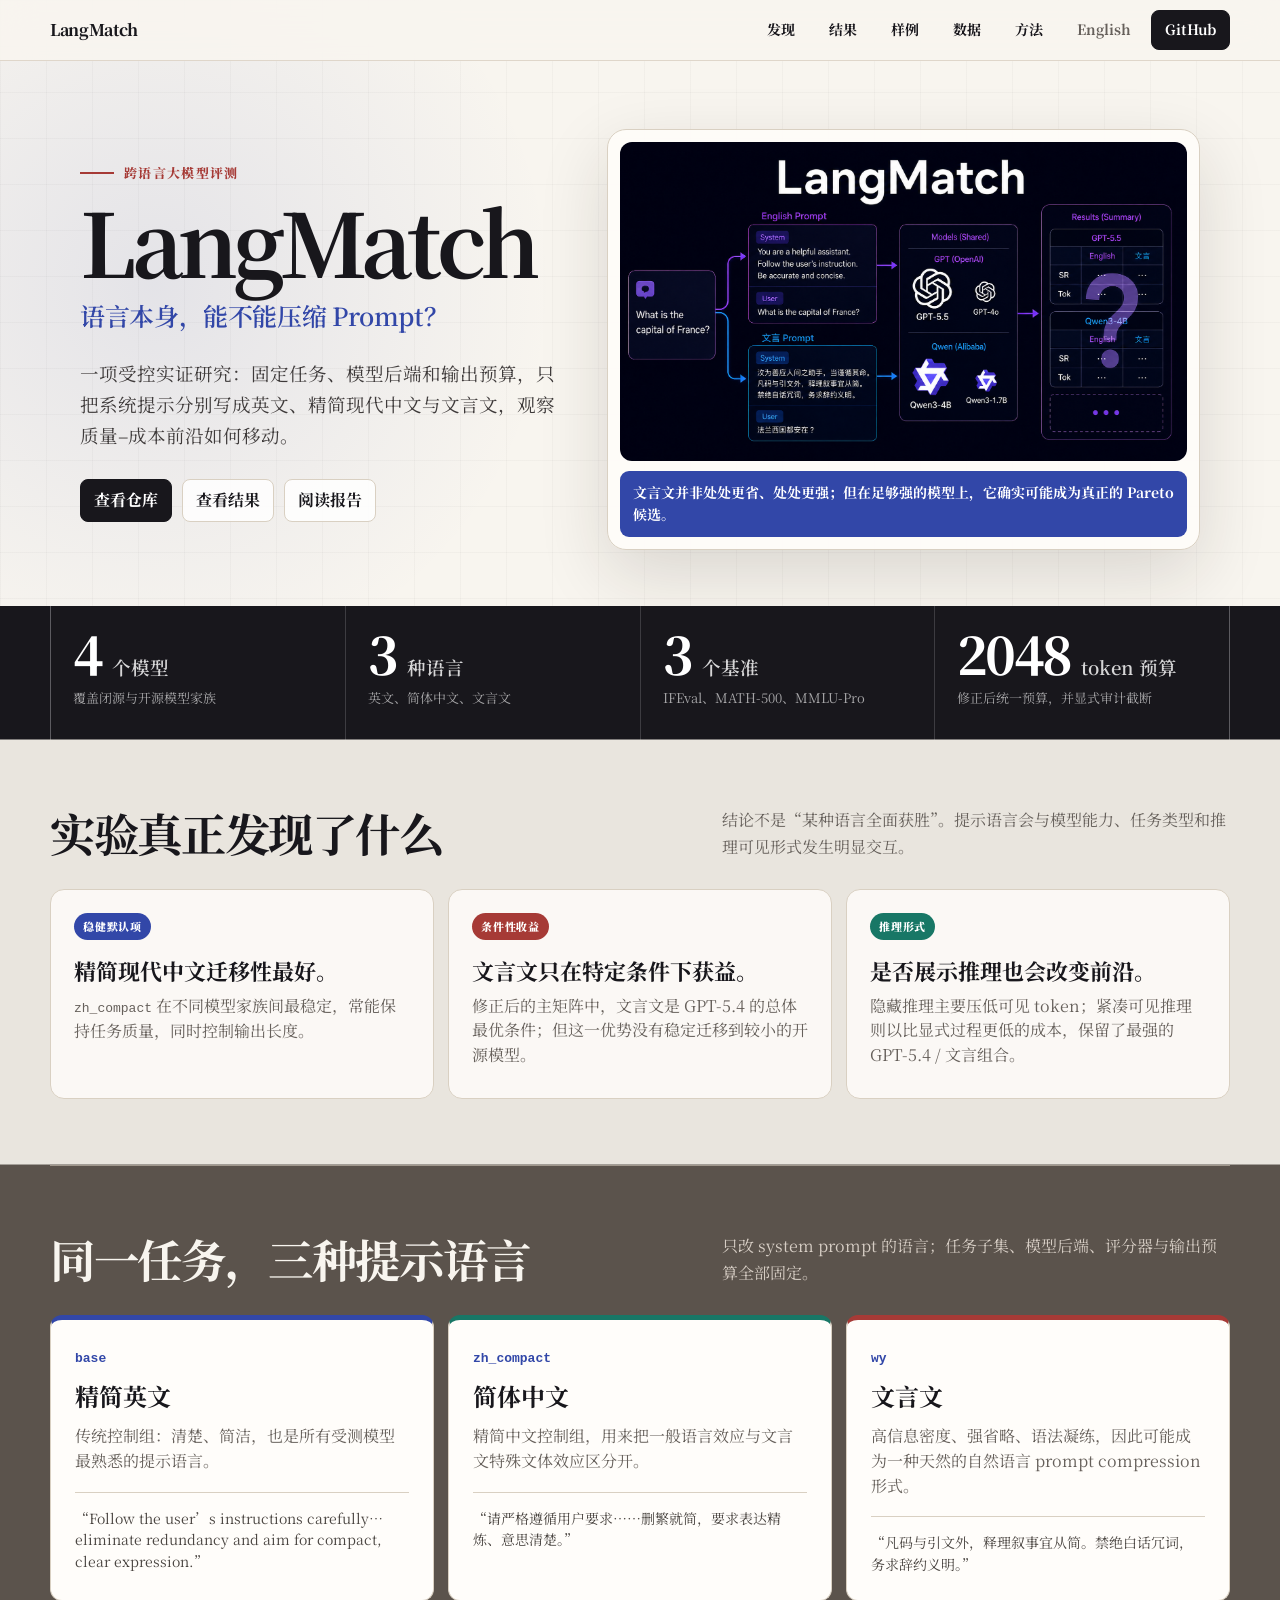
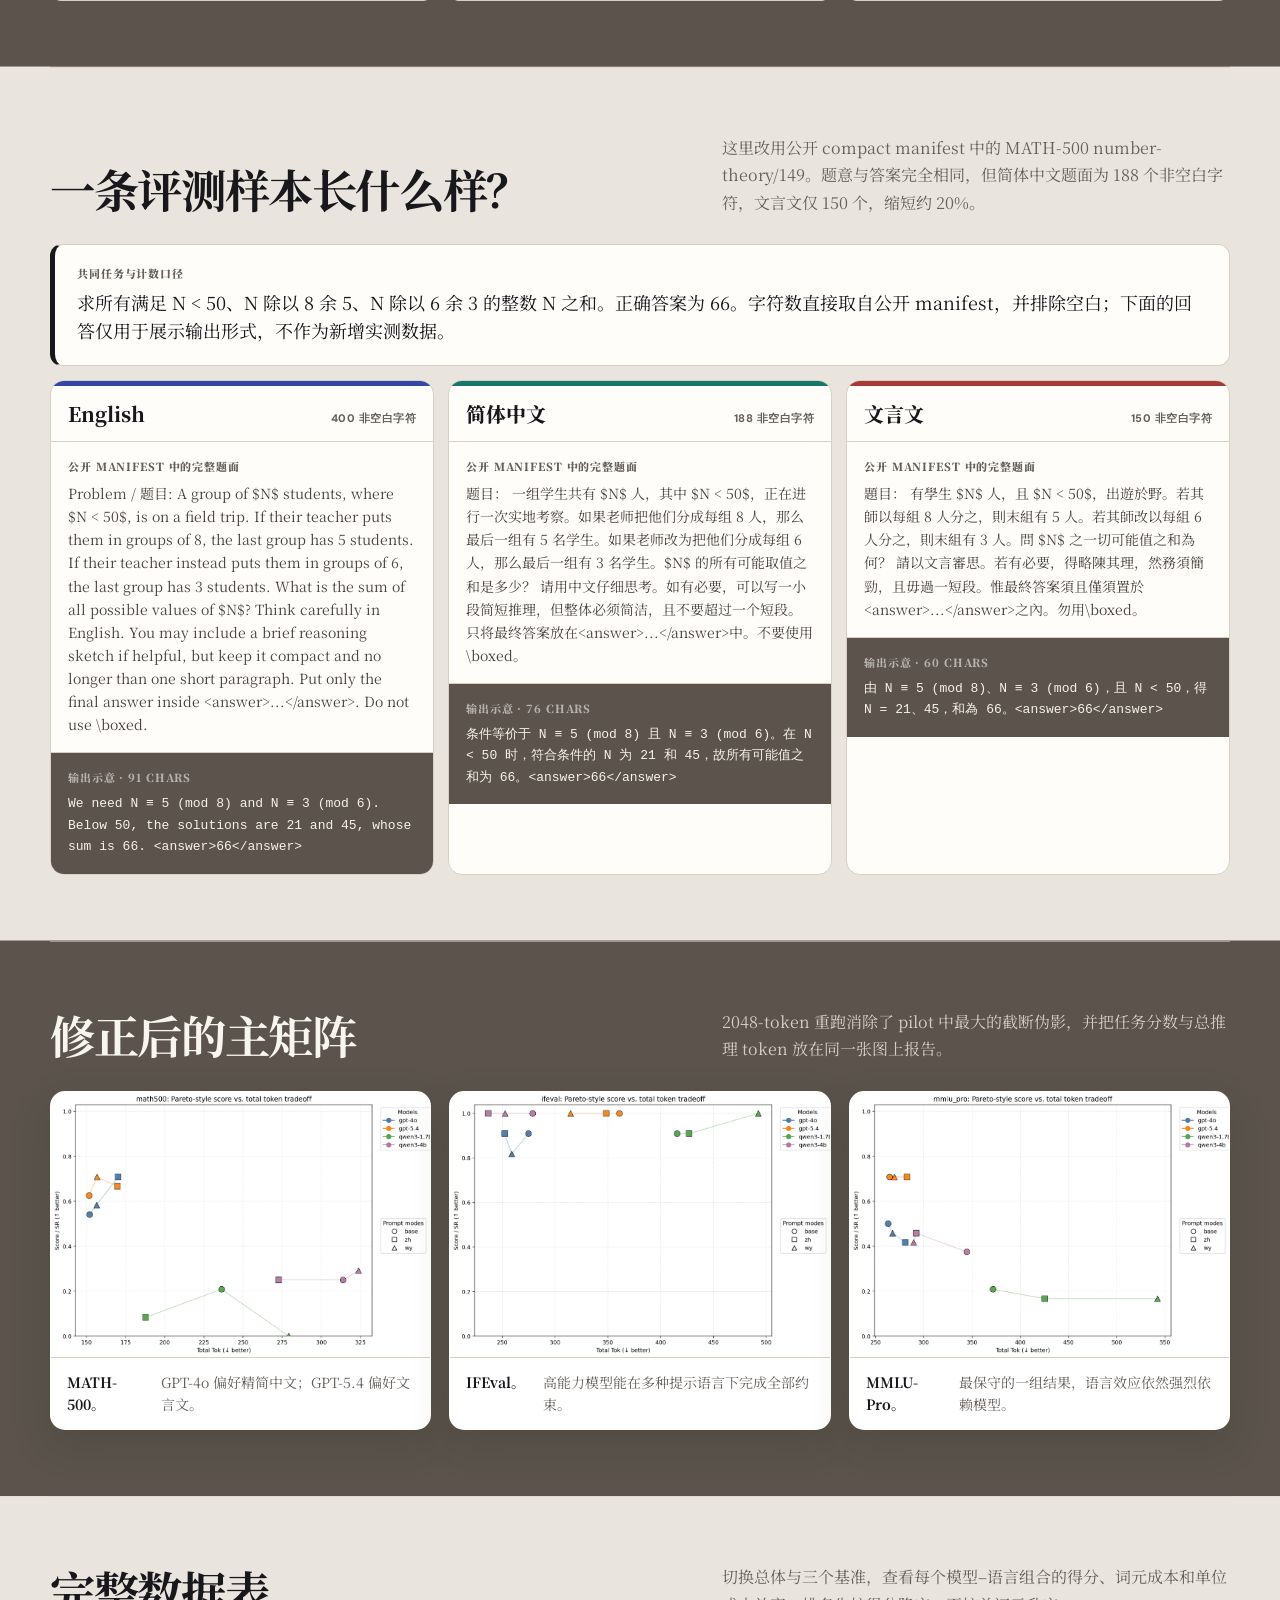
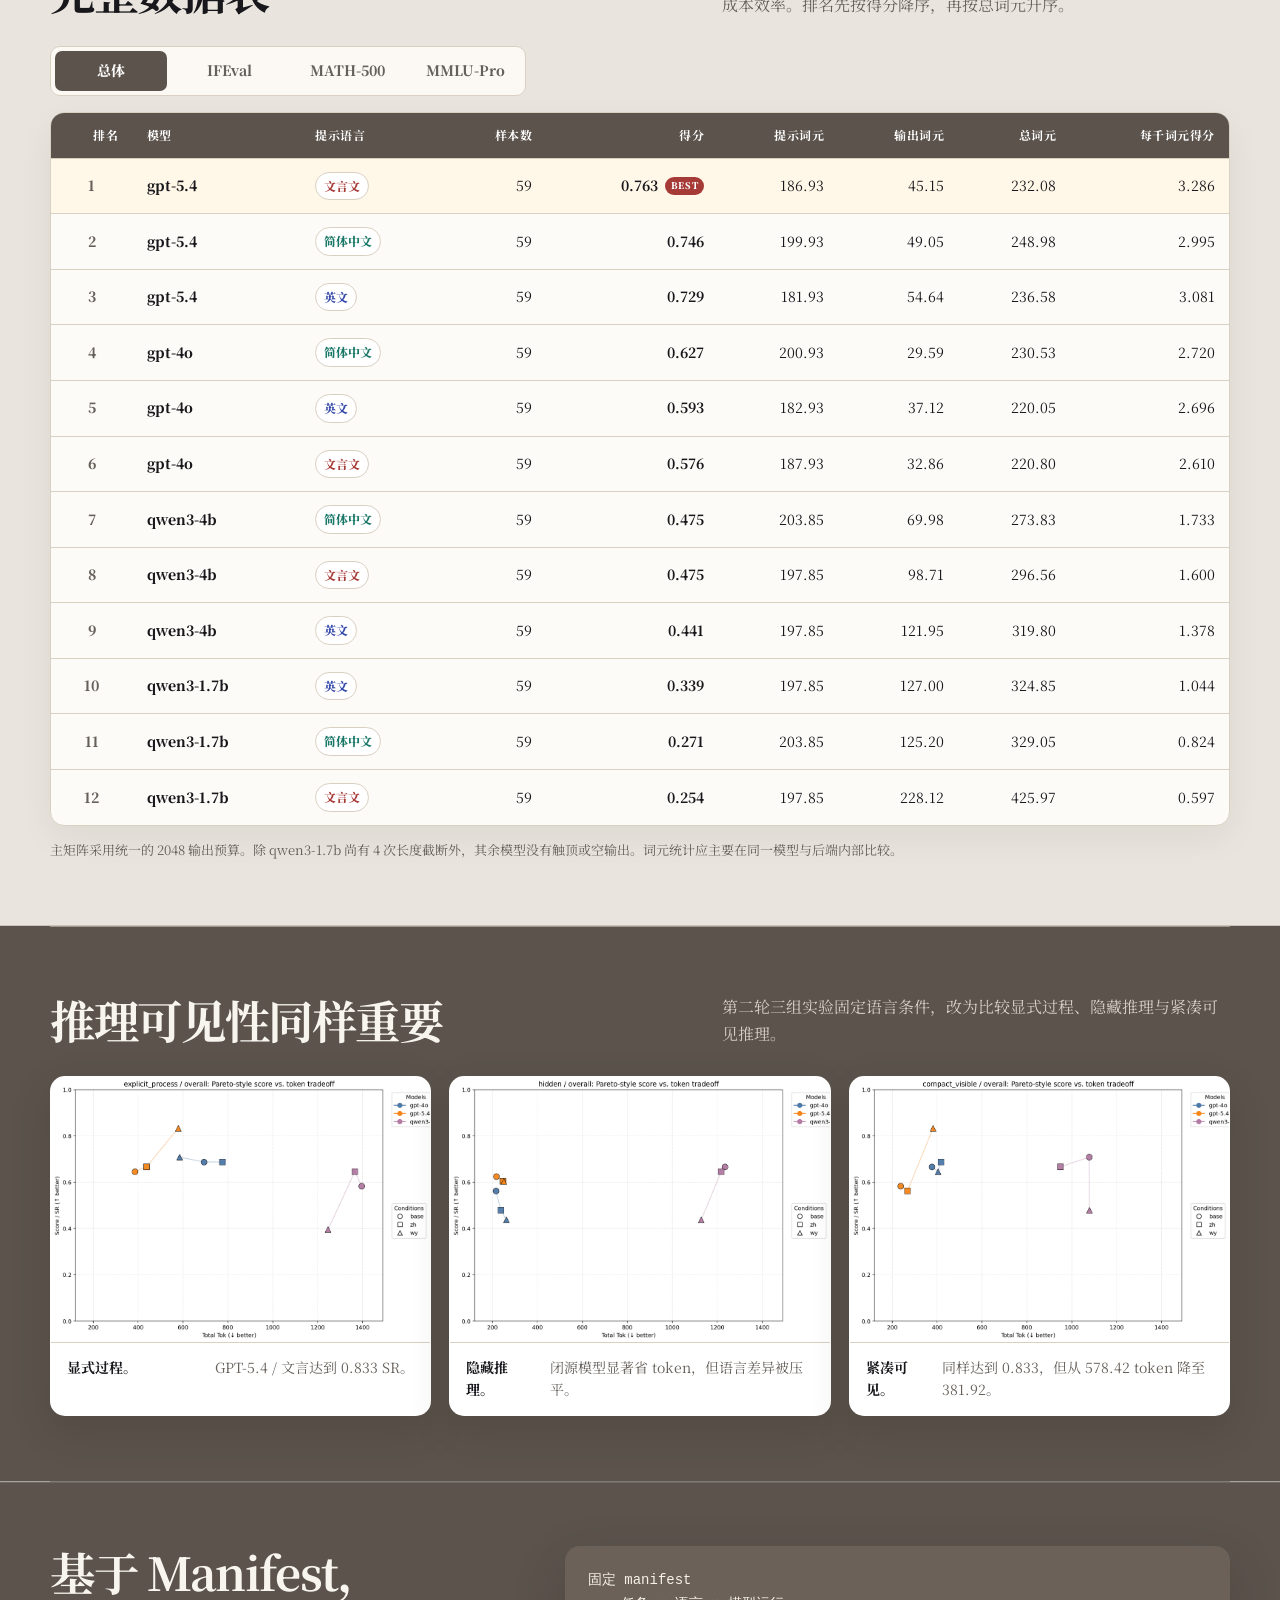
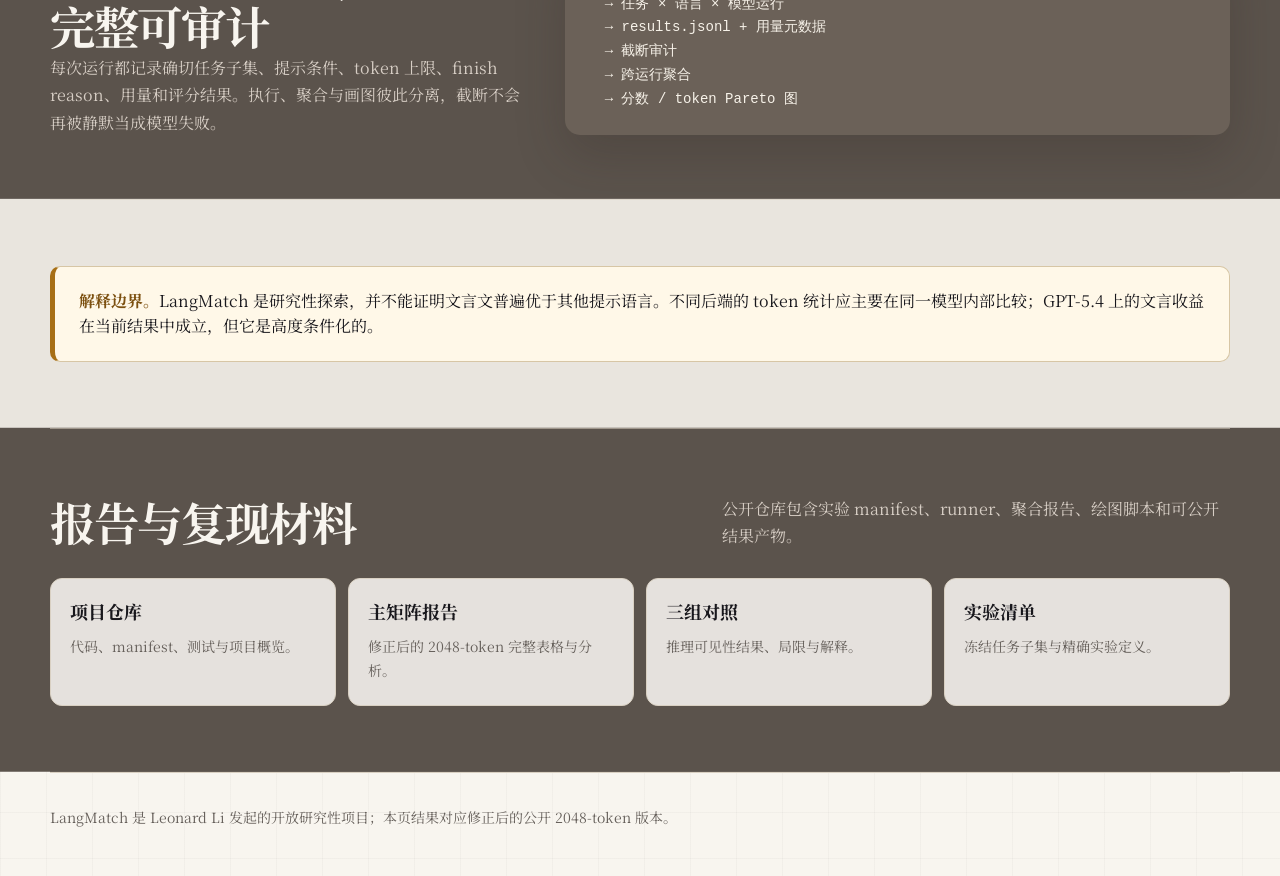
==== commit bdb7feba: "Refine section palette and evaluation showcase" ====
--- a/site/zh.html
+++ b/site/zh.html
@@ -36,7 +36,7 @@
   <meta name="twitter:description" content="LangMatch 研究英文、简体中文与文言文如何改变大模型推理的质量–成本前沿。">
   <meta name="twitter:image" content="https://langmatch.lsamc.website/og-image.png">
   <script type="application/ld+json">{"@context":"https://schema.org","@type":"SoftwareSourceCode","name":"LangMatch","headline":"LangMatch —— 提示语言也是质量–成本变量","description":"LangMatch 研究英文、简体中文与文言文如何改变大模型推理的质量–成本前沿。","url":"https://langmatch.lsamc.website/zh.html","image":"https://langmatch.lsamc.website/og-image.png","inLanguage":"zh-CN","author":{"@type":"Person","name":"Leonard Li","url":"https://lsamc.website/"},"publisher":{"@type":"Person","name":"Leonard Li","url":"https://lsamc.website/"},"codeRepository":"https://github.com/LeonardNJU/LangMatch","programmingLanguage":"Python"}</script>
-  <link rel="stylesheet" href="styles.css?v=20260715-5">
+  <link rel="stylesheet" href="styles.css?v=20260715-6">
 </head>
 <body>
   <div class="topbar">
@@ -135,21 +135,30 @@
 <section class="section tone-light" id="example">
       <div class="section-head">
         <h2>一条评测样本长什么样？</h2>
-        <p>同一道 MMLU-Pro 题目保持语义与正确答案不变，只改变系统提示和题面语言。下面取自公开 manifest 的 example 800；回答为输出格式示意，不计入新增实验结果。</p>
-      </div>
-      <div class="shared-task"><span>共同任务</span><p>一件连衣裙售价 $50，加价率按售价计算为 40%。加价金额是多少？正确选项为 G：$20。</p></div>
+        <p>这里改用公开 compact manifest 中的 MATH-500 number-theory/149。题意与答案完全相同，但简体中文题面为 188 个非空白字符，文言文仅 150 个，缩短约 20%。</p>
+      </div>
+      <div class="shared-task"><span>共同任务与计数口径</span><p>求所有满足 N < 50、N 除以 8 余 5、N 除以 6 余 3 的整数 N 之和。正确答案为 66。字符数直接取自公开 manifest，并排除空白；下面的回答仅用于展示输出形式，不作为新增实测数据。</p></div>
       <div class="showcase-grid"><article class="showcase-card showcase-base">
-          <div class="showcase-language">English</div>
-          <div class="showcase-block"><span>System prompt</span><p>Think and answer in English. Stay compact and put only the option letter inside &lt;answer&gt;…&lt;/answer&gt;.</p></div>
-          <div class="showcase-block response"><span>Representative output</span><p>The markup is 40% of the selling price: 0.40 × $50 = $20. &lt;answer&gt;G&lt;/answer&gt;</p></div>
+          <div class="showcase-language"><span>English</span><span class="showcase-count">400 非空白字符</span></div>
+          <div class="showcase-block"><span>公开 Manifest 中的完整题面</span><p>Problem / 题目:
+A group of $N$ students, where $N &lt; 50$, is on a field trip. If their teacher puts them in groups of 8, the last group has 5 students. If their teacher instead puts them in groups of 6, the last group has 3 students. What is the sum of all possible values of $N$?
+
+Think carefully in English. You may include a brief reasoning sketch if helpful, but keep it compact and no longer than one short paragraph. Put only the final answer inside &lt;answer&gt;...&lt;/answer&gt;. Do not use \boxed.</p></div>
+          <div class="showcase-block response"><span>输出示意 · 91 chars</span><p>We need N ≡ 5 (mod 8) and N ≡ 3 (mod 6). Below 50, the solutions are 21 and 45, whose sum is 66. &lt;answer&gt;66&lt;/answer&gt;</p></div>
         </article><article class="showcase-card showcase-zh">
-          <div class="showcase-language">简体中文</div>
-          <div class="showcase-block"><span>系统提示</span><p>用中文思考与作答，保持简洁，并把最终选项字母放入 &lt;answer&gt;…&lt;/answer&gt;。</p></div>
-          <div class="showcase-block response"><span>输出示意</span><p>加价为售价的 40%：0.40 × $50 = $20。&lt;answer&gt;G&lt;/answer&gt;</p></div>
+          <div class="showcase-language"><span>简体中文</span><span class="showcase-count">188 非空白字符</span></div>
+          <div class="showcase-block"><span>公开 Manifest 中的完整题面</span><p>题目：
+一组学生共有 $N$ 人，其中 $N &lt; 50$，正在进行一次实地考察。如果老师把他们分成每组 8 人，那么最后一组有 5 名学生。如果老师改为把他们分成每组 6 人，那么最后一组有 3 名学生。$N$ 的所有可能取值之和是多少？
+
+请用中文仔细思考。如有必要，可以写一小段简短推理，但整体必须简洁，且不要超过一个短段。只将最终答案放在&lt;answer&gt;...&lt;/answer&gt;中。不要使用\boxed。</p></div>
+          <div class="showcase-block response"><span>输出示意 · 76 chars</span><p>条件等价于 N ≡ 5 (mod 8) 且 N ≡ 3 (mod 6)。在 N &lt; 50 时，符合条件的 N 为 21 和 45，故所有可能值之和为 66。&lt;answer&gt;66&lt;/answer&gt;</p></div>
         </article><article class="showcase-card showcase-wy">
-          <div class="showcase-language">文言文</div>
-          <div class="showcase-block"><span>系统提示</span><p>思与答皆用文言，辞务简劲，终以 &lt;answer&gt;…&lt;/answer&gt; 标其选项。</p></div>
-          <div class="showcase-block response"><span>输出示意</span><p>加價為售價四成，故 $50 × 0.4 = $20。&lt;answer&gt;G&lt;/answer&gt;</p></div>
+          <div class="showcase-language"><span>文言文</span><span class="showcase-count">150 非空白字符</span></div>
+          <div class="showcase-block"><span>公开 Manifest 中的完整题面</span><p>題目：
+有學生 $N$ 人，且 $N &lt; 50$，出遊於野。若其師以每組 8 人分之，則末組有 5 人。若其師改以每組 6 人分之，則末組有 3 人。問 $N$ 之一切可能值之和為何？
+
+請以文言審思。若有必要，得略陳其理，然務須簡勁，且毋過一短段。惟最終答案須且僅須置於&lt;answer&gt;...&lt;/answer&gt;之內。勿用\boxed。</p></div>
+          <div class="showcase-block response"><span>输出示意 · 60 chars</span><p>由 N ≡ 5 (mod 8)、N ≡ 3 (mod 6)，且 N &lt; 50，得 N = 21、45，和為 66。&lt;answer&gt;66&lt;/answer&gt;</p></div>
         </article></div>
     </section>
 
@@ -251,13 +260,13 @@
       </div>
     </section>
 
-    <section class="section tone-dark">
+    <section class="section tone-light">
       <div class="notice">
         <strong>解释边界。</strong>LangMatch 是研究性探索，并不能证明文言文普遍优于其他提示语言。不同后端的 token 统计应主要在同一模型内部比较；GPT-5.4 上的文言收益在当前结果中成立，但它是高度条件化的。
       </div>
     </section>
 
-    <section class="section tone-light">
+    <section class="section tone-dark">
       <div class="section-head">
         <h2>报告与复现材料</h2>
         <p>公开仓库包含实验 manifest、runner、聚合报告、绘图脚本和可公开结果产物。</p>
--- a/site/styles.css
+++ b/site/styles.css
@@ -6,6 +6,10 @@
   --paper: #f8f5ef;
   --panel: #fffdfa;
   --soft: #eee9df;
+  --band-light: #e9e5de;
+  --band-deep: #5b534c;
+  --band-deep-muted: #d7cec5;
+  --band-deep-panel: #6b6158;
   --line: #d9d0c2;
   --muted: #66605b;
   --indigo: #3247a8;
@@ -160,24 +164,25 @@
 
 
 .section { width: min(1180px, calc(100% - 40px)); margin: 0 auto; padding: 66px 0; }
+section[id] { scroll-margin-top: 74px; }
 .section.tone-light,
 .section.tone-dark {
   position: relative;
   clip-path: inset(0 -100vmax);
 }
 .section.tone-light {
-  background: var(--paper);
-  box-shadow: 0 0 0 100vmax var(--paper);
+  background: var(--band-light);
+  box-shadow: 0 0 0 100vmax var(--band-light);
 }
 .section.tone-dark {
   color: #f8f5ef;
-  background: #111216;
-  box-shadow: 0 0 0 100vmax #111216;
+  background: var(--band-deep);
+  box-shadow: 0 0 0 100vmax var(--band-deep);
 }
 .section.tone-dark .section-head p,
 .section.tone-dark .body-copy,
 .section.tone-dark .table-note {
-  color: rgba(248,245,239,.68);
+  color: var(--band-deep-muted);
 }
 .section.tone-dark .prompt,
 .section.tone-dark .card,
@@ -188,7 +193,7 @@
 }
 .section.tone-dark figure {
   border-color: rgba(255,255,255,.18);
-  box-shadow: 0 14px 38px rgba(0,0,0,.28);
+  box-shadow: 0 14px 38px rgba(52,43,36,.20);
 }
 .section.tone-dark .notice {
   color: var(--ink);
@@ -248,7 +253,12 @@
 figcaption { display: flex; justify-content: space-between; gap: 18px; padding: 14px 16px; border-top: 1px solid var(--line); color: var(--muted); font-size: 14px; }
 figcaption strong { color: var(--ink); }
 
-.method-band { background: var(--soft); border-block: 1px solid var(--line); }
+.method-band {
+  color: #f8f5ef;
+  background: var(--band-deep);
+  border-block: 1px solid rgba(255,255,255,.12);
+}
+.method-band .body-copy { color: var(--band-deep-muted); }
 .method-grid {
   width: min(1180px, calc(100% - 40px));
   margin: 0 auto;
@@ -258,7 +268,7 @@
   gap: 36px;
   align-items: center;
 }
-.pipeline { margin: 0; overflow-x: auto; padding: 23px; border-radius: 15px; color: #f7f2e9; background: #111216; box-shadow: var(--shadow); }
+.pipeline { margin: 0; overflow-x: auto; padding: 23px; border-radius: 15px; color: #f7f2e9; background: var(--band-deep-panel); box-shadow: 0 20px 50px rgba(47,39,33,.24); }
 .pipeline code { font-family: ui-monospace, SFMono-Regular, Menlo, Consolas, monospace; font-size: 14px; line-height: 1.7; }
 
 .notice { padding: 22px 24px; border: 1px solid #d7c6a5; border-left: 5px solid var(--gold); border-radius: 10px; background: #fff8e8; }
@@ -304,7 +314,7 @@
 #data-tab-2:checked ~ .data-tab-controls label[for="data-tab-2"],
 #data-tab-3:checked ~ .data-tab-controls label[for="data-tab-3"] {
   color: #fff;
-  background: var(--ink);
+  background: var(--band-deep);
 }
 .data-panel { display: none; }
 #data-tab-0:checked ~ .panel-0,
@@ -333,11 +343,9 @@
   white-space: nowrap;
 }
 .leaderboard-table th {
-  position: sticky;
-  top: 60px;
-  z-index: 2;
+  position: static;
   color: #fff;
-  background: var(--ink);
+  background: var(--band-deep);
   font-size: 12px;
   letter-spacing: .045em;
   text-transform: uppercase;
@@ -406,11 +414,23 @@
   background: var(--panel);
 }
 .showcase-language {
+  display: flex;
+  align-items: baseline;
+  justify-content: space-between;
+  gap: 12px;
   padding: 12px 17px;
   border-bottom: 1px solid var(--line);
   font-family: "Noto Serif SC", Georgia, serif;
   font-size: 20px;
   font-weight: 800;
+}
+.showcase-count {
+  color: var(--muted);
+  font-family: "DM Sans", system-ui, sans-serif;
+  font-size: 11px;
+  font-weight: 800;
+  letter-spacing: .04em;
+  text-transform: uppercase;
 }
 .showcase-base .showcase-language { border-top: 5px solid var(--indigo); }
 .showcase-zh .showcase-language { border-top: 5px solid var(--jade); }
@@ -418,7 +438,7 @@
 .showcase-block { padding: 16px 17px; }
 .showcase-block + .showcase-block { border-top: 1px solid var(--line); }
 .showcase-block p { margin: 0; color: #4a4541; font-size: 14px; line-height: 1.65; }
-.showcase-block.response { background: #111216; }
+.showcase-block.response { background: var(--band-deep); }
 .showcase-block.response span { color: rgba(255,255,255,.55); }
 .showcase-block.response p {
   color: #f7f2e9;
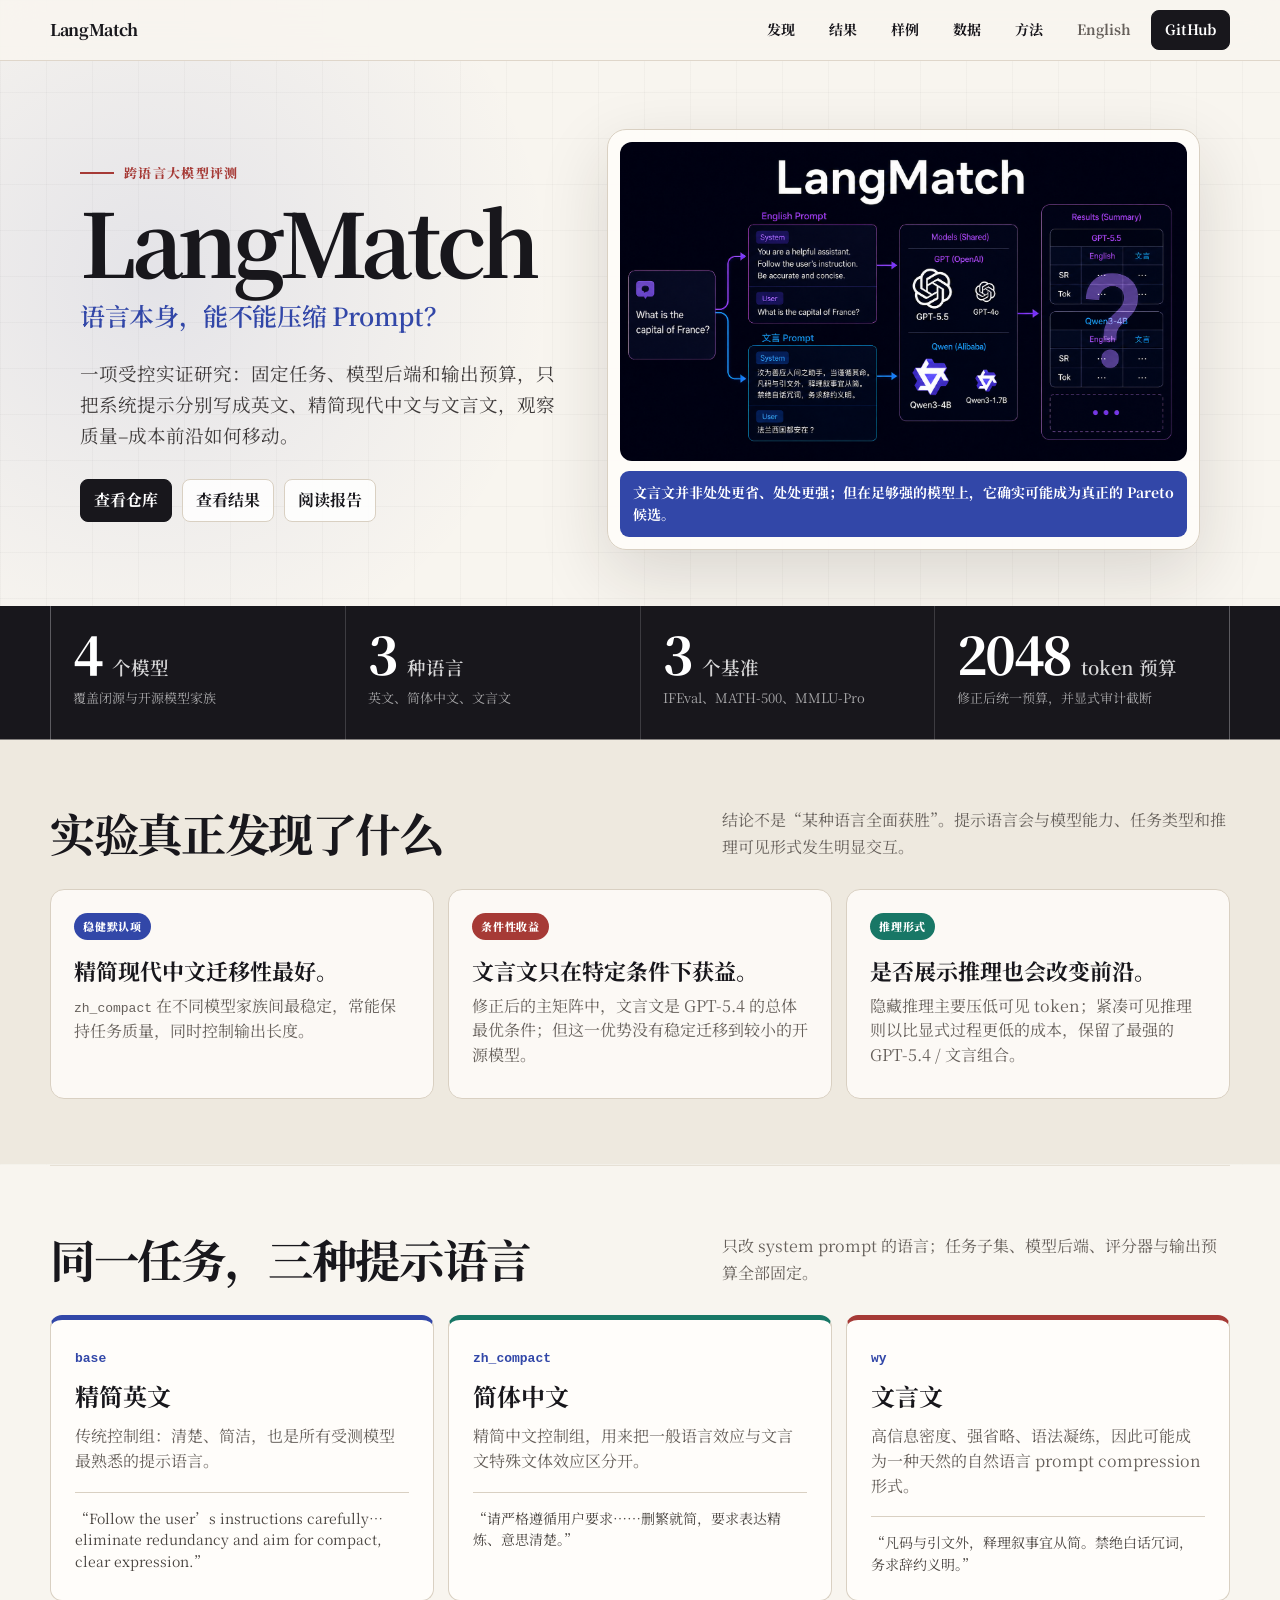
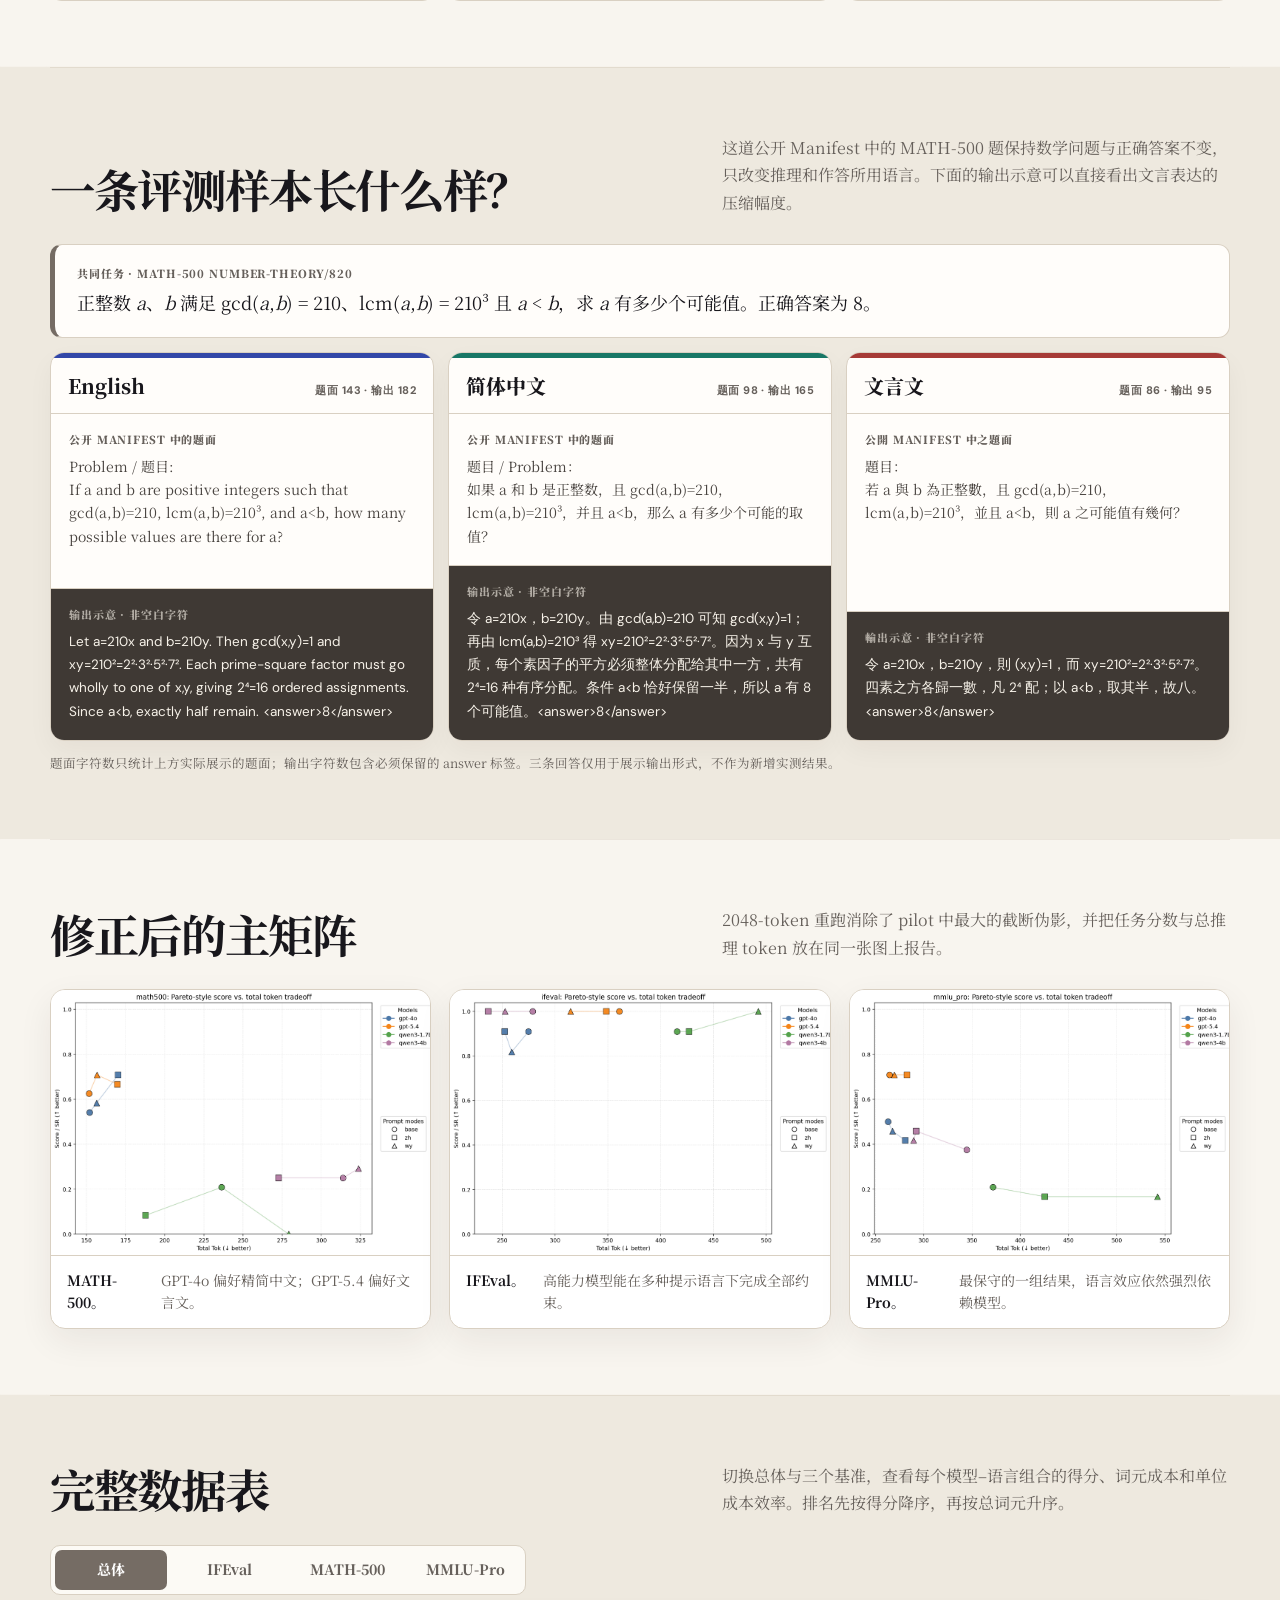
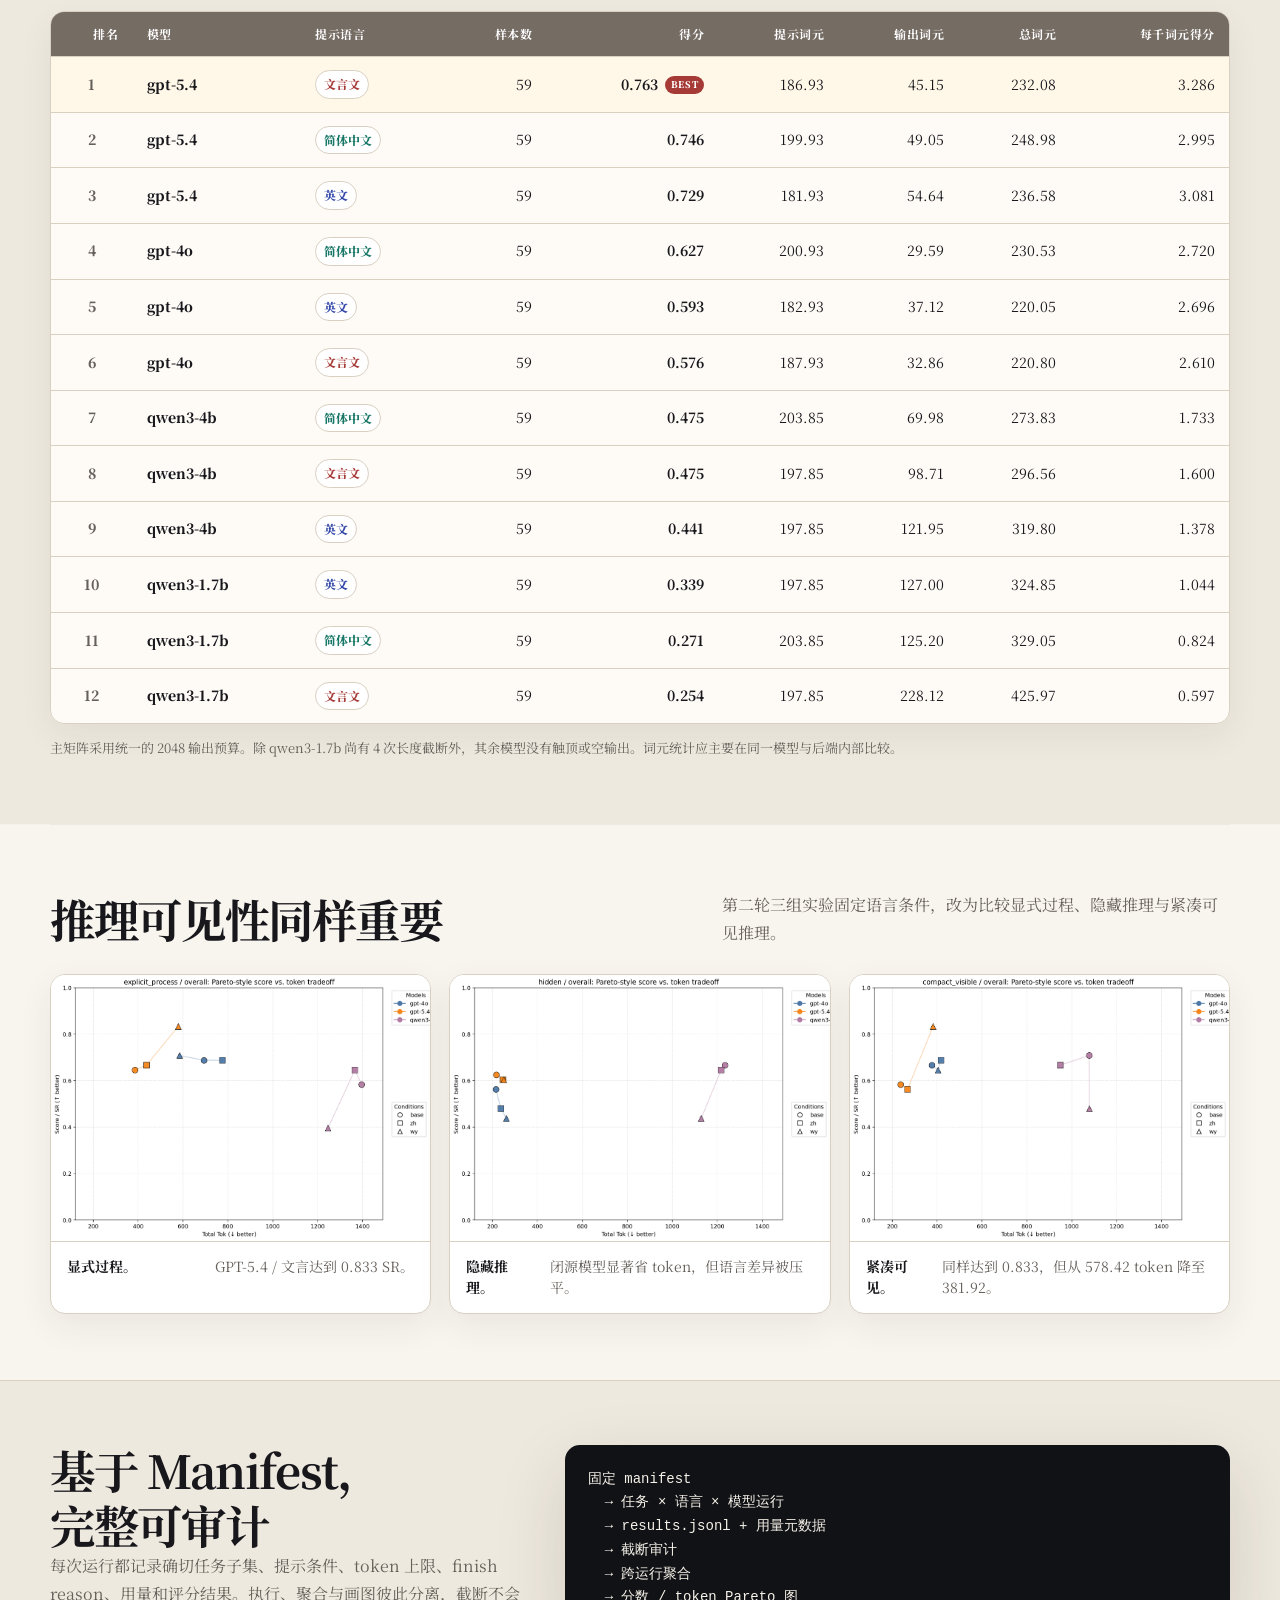
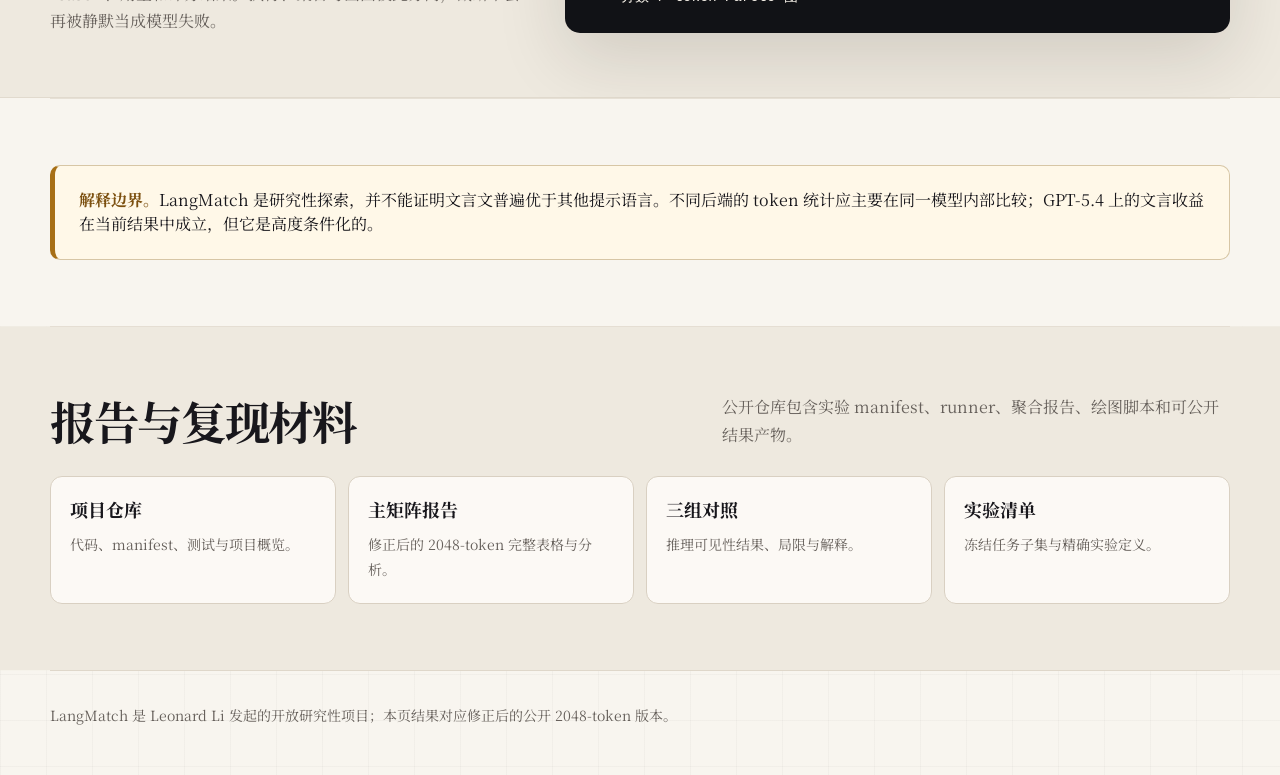
==== commit ebd77b92: "Polish showcase and section contrast" ====
--- a/site/zh.html
+++ b/site/zh.html
@@ -36,7 +36,7 @@
   <meta name="twitter:description" content="LangMatch 研究英文、简体中文与文言文如何改变大模型推理的质量–成本前沿。">
   <meta name="twitter:image" content="https://langmatch.lsamc.website/og-image.png">
   <script type="application/ld+json">{"@context":"https://schema.org","@type":"SoftwareSourceCode","name":"LangMatch","headline":"LangMatch —— 提示语言也是质量–成本变量","description":"LangMatch 研究英文、简体中文与文言文如何改变大模型推理的质量–成本前沿。","url":"https://langmatch.lsamc.website/zh.html","image":"https://langmatch.lsamc.website/og-image.png","inLanguage":"zh-CN","author":{"@type":"Person","name":"Leonard Li","url":"https://lsamc.website/"},"publisher":{"@type":"Person","name":"Leonard Li","url":"https://lsamc.website/"},"codeRepository":"https://github.com/LeonardNJU/LangMatch","programmingLanguage":"Python"}</script>
-  <link rel="stylesheet" href="styles.css?v=20260715-6">
+  <link rel="stylesheet" href="styles.css?v=20260715-8">
 </head>
 <body>
   <div class="topbar">
@@ -81,7 +81,7 @@
   </section>
 
   <main>
-    <section class="section tone-light" id="findings">
+    <section class="section tone-dark" id="findings">
       <div class="section-head">
         <h2>实验真正发现了什么</h2>
         <p>结论不是“某种语言全面获胜”。提示语言会与模型能力、任务类型和推理可见形式发生明显交互。</p>
@@ -105,7 +105,7 @@
       </div>
     </section>
 
-    <section class="section tone-dark" id="question">
+    <section class="section tone-light" id="question">
       <div class="section-head">
         <h2>同一任务，三种提示语言</h2>
         <p>只改 system prompt 的语言；任务子集、模型后端、评分器与输出预算全部固定。</p>
@@ -132,37 +132,39 @@
       </div>
     </section>
 
-<section class="section tone-light" id="example">
+<section class="section tone-dark" id="example">
       <div class="section-head">
         <h2>一条评测样本长什么样？</h2>
-        <p>这里改用公开 compact manifest 中的 MATH-500 number-theory/149。题意与答案完全相同，但简体中文题面为 188 个非空白字符，文言文仅 150 个，缩短约 20%。</p>
-      </div>
-      <div class="shared-task"><span>共同任务与计数口径</span><p>求所有满足 N < 50、N 除以 8 余 5、N 除以 6 余 3 的整数 N 之和。正确答案为 66。字符数直接取自公开 manifest，并排除空白；下面的回答仅用于展示输出形式，不作为新增实测数据。</p></div>
-      <div class="showcase-grid"><article class="showcase-card showcase-base">
-          <div class="showcase-language"><span>English</span><span class="showcase-count">400 非空白字符</span></div>
-          <div class="showcase-block"><span>公开 Manifest 中的完整题面</span><p>Problem / 题目:
-A group of $N$ students, where $N &lt; 50$, is on a field trip. If their teacher puts them in groups of 8, the last group has 5 students. If their teacher instead puts them in groups of 6, the last group has 3 students. What is the sum of all possible values of $N$?
-
-Think carefully in English. You may include a brief reasoning sketch if helpful, but keep it compact and no longer than one short paragraph. Put only the final answer inside &lt;answer&gt;...&lt;/answer&gt;. Do not use \boxed.</p></div>
-          <div class="showcase-block response"><span>输出示意 · 91 chars</span><p>We need N ≡ 5 (mod 8) and N ≡ 3 (mod 6). Below 50, the solutions are 21 and 45, whose sum is 66. &lt;answer&gt;66&lt;/answer&gt;</p></div>
-        </article><article class="showcase-card showcase-zh">
-          <div class="showcase-language"><span>简体中文</span><span class="showcase-count">188 非空白字符</span></div>
-          <div class="showcase-block"><span>公开 Manifest 中的完整题面</span><p>题目：
-一组学生共有 $N$ 人，其中 $N &lt; 50$，正在进行一次实地考察。如果老师把他们分成每组 8 人，那么最后一组有 5 名学生。如果老师改为把他们分成每组 6 人，那么最后一组有 3 名学生。$N$ 的所有可能取值之和是多少？
-
-请用中文仔细思考。如有必要，可以写一小段简短推理，但整体必须简洁，且不要超过一个短段。只将最终答案放在&lt;answer&gt;...&lt;/answer&gt;中。不要使用\boxed。</p></div>
-          <div class="showcase-block response"><span>输出示意 · 76 chars</span><p>条件等价于 N ≡ 5 (mod 8) 且 N ≡ 3 (mod 6)。在 N &lt; 50 时，符合条件的 N 为 21 和 45，故所有可能值之和为 66。&lt;answer&gt;66&lt;/answer&gt;</p></div>
-        </article><article class="showcase-card showcase-wy">
-          <div class="showcase-language"><span>文言文</span><span class="showcase-count">150 非空白字符</span></div>
-          <div class="showcase-block"><span>公开 Manifest 中的完整题面</span><p>題目：
-有學生 $N$ 人，且 $N &lt; 50$，出遊於野。若其師以每組 8 人分之，則末組有 5 人。若其師改以每組 6 人分之，則末組有 3 人。問 $N$ 之一切可能值之和為何？
-
-請以文言審思。若有必要，得略陳其理，然務須簡勁，且毋過一短段。惟最終答案須且僅須置於&lt;answer&gt;...&lt;/answer&gt;之內。勿用\boxed。</p></div>
-          <div class="showcase-block response"><span>输出示意 · 60 chars</span><p>由 N ≡ 5 (mod 8)、N ≡ 3 (mod 6)，且 N &lt; 50，得 N = 21、45，和為 66。&lt;answer&gt;66&lt;/answer&gt;</p></div>
-        </article></div>
-    </section>
-
-    <section class="section tone-dark" id="results">
+        <p>这道公开 Manifest 中的 MATH-500 题保持数学问题与正确答案不变，只改变推理和作答所用语言。下面的输出示意可以直接看出文言表达的压缩幅度。</p>
+      </div>
+      <div class="shared-task">
+        <span>共同任务 · MATH-500 number-theory/820</span>
+        <p>正整数 <em>a</em>、<em>b</em> 满足 gcd(<em>a</em>,<em>b</em>) = 210、lcm(<em>a</em>,<em>b</em>) = 210³ 且 <em>a</em> &lt; <em>b</em>，求 <em>a</em> 有多少个可能值。正确答案为 8。</p>
+      </div>
+      <div class="showcase-grid">
+        <article class="showcase-card showcase-base">
+          <div class="showcase-language"><span>English</span><span class="showcase-count">题面 143 · 输出 182</span></div>
+          <div class="showcase-block task"><span>公开 Manifest 中的题面</span><p>Problem / 题目:
+If a and b are positive integers such that gcd(a,b)=210, lcm(a,b)=210³, and a&lt;b, how many possible values are there for a?</p></div>
+          <div class="showcase-block response"><span>输出示意 · 非空白字符</span><p>Let a=210x and b=210y. Then gcd(x,y)=1 and xy=210²=2²·3²·5²·7². Each prime-square factor must go wholly to one of x,y, giving 2⁴=16 ordered assignments. Since a&lt;b, exactly half remain. &lt;answer&gt;8&lt;/answer&gt;</p></div>
+        </article>
+        <article class="showcase-card showcase-zh">
+          <div class="showcase-language"><span>简体中文</span><span class="showcase-count">题面 98 · 输出 165</span></div>
+          <div class="showcase-block task"><span>公开 Manifest 中的题面</span><p>题目 / Problem：
+如果 a 和 b 是正整数，且 gcd(a,b)=210，lcm(a,b)=210³，并且 a&lt;b，那么 a 有多少个可能的取值？</p></div>
+          <div class="showcase-block response"><span>输出示意 · 非空白字符</span><p>令 a=210x，b=210y。由 gcd(a,b)=210 可知 gcd(x,y)=1；再由 lcm(a,b)=210³ 得 xy=210²=2²·3²·5²·7²。因为 x 与 y 互质，每个素因子的平方必须整体分配给其中一方，共有 2⁴=16 种有序分配。条件 a&lt;b 恰好保留一半，所以 a 有 8 个可能值。&lt;answer&gt;8&lt;/answer&gt;</p></div>
+        </article>
+        <article class="showcase-card showcase-wy">
+          <div class="showcase-language"><span>文言文</span><span class="showcase-count">题面 86 · 输出 95</span></div>
+          <div class="showcase-block task"><span>公開 Manifest 中之題面</span><p>題目：
+若 a 與 b 為正整數，且 gcd(a,b)=210，lcm(a,b)=210³，並且 a&lt;b，則 a 之可能值有幾何？</p></div>
+          <div class="showcase-block response"><span>輸出示意 · 非空白字符</span><p>令 a=210x，b=210y，則 (x,y)=1，而 xy=210²=2²·3²·5²·7²。四素之方各歸一數，凡 2⁴ 配；以 a&lt;b，取其半，故八。&lt;answer&gt;8&lt;/answer&gt;</p></div>
+        </article>
+      </div>
+      <p class="showcase-note">题面字符数只统计上方实际展示的题面；输出字符数包含必须保留的 answer 标签。三条回答仅用于展示输出形式，不作为新增实测结果。</p>
+    </section>
+
+    <section class="section tone-light" id="results">
       <div class="section-head">
         <h2>修正后的主矩阵</h2>
         <p>2048-token 重跑消除了 pilot 中最大的截断伪影，并把任务分数与总推理 token 放在同一张图上报告。</p>
@@ -183,7 +185,7 @@
       </div>
     </section>
 
-<section class="section tone-light" id="data">
+<section class="section tone-dark" id="data">
       <div class="section-head">
         <h2>完整数据表</h2>
         <p>切换总体与三个基准，查看每个模型–语言组合的得分、词元成本和单位成本效率。排名先按得分降序，再按总词元升序。</p>
@@ -224,7 +226,7 @@
       <p class="table-note">主矩阵采用统一的 2048 输出预算。除 qwen3-1.7b 尚有 4 次长度截断外，其余模型没有触顶或空输出。词元统计应主要在同一模型与后端内部比较。</p>
     </section>
 
-    <section class="section tone-dark">
+    <section class="section tone-light">
       <div class="section-head">
         <h2>推理可见性同样重要</h2>
         <p>第二轮三组实验固定语言条件，改为比较显式过程、隐藏推理与紧凑可见推理。</p>
--- a/site/styles.css
+++ b/site/styles.css
@@ -6,10 +6,8 @@
   --paper: #f8f5ef;
   --panel: #fffdfa;
   --soft: #eee9df;
-  --band-light: #e9e5de;
-  --band-deep: #5b534c;
-  --band-deep-muted: #d7cec5;
-  --band-deep-panel: #6b6158;
+  --quiet-strong: #756c64;
+  --response: #3f3934;
   --line: #d9d0c2;
   --muted: #66605b;
   --indigo: #3247a8;
@@ -171,33 +169,23 @@
   clip-path: inset(0 -100vmax);
 }
 .section.tone-light {
-  background: var(--band-light);
-  box-shadow: 0 0 0 100vmax var(--band-light);
+  color: var(--ink);
+  background: var(--paper);
+  box-shadow: 0 0 0 100vmax var(--paper);
 }
 .section.tone-dark {
-  color: #f8f5ef;
-  background: var(--band-deep);
-  box-shadow: 0 0 0 100vmax var(--band-deep);
+  color: var(--ink);
+  background: var(--soft);
+  box-shadow: 0 0 0 100vmax var(--soft);
 }
 .section.tone-dark .section-head p,
 .section.tone-dark .body-copy,
 .section.tone-dark .table-note {
-  color: var(--band-deep-muted);
-}
-.section.tone-dark .prompt,
-.section.tone-dark .card,
-.section.tone-dark .shared-task,
-.section.tone-dark .showcase-card,
-.section.tone-dark .doc-link {
-  color: var(--ink);
+  color: var(--muted);
 }
 .section.tone-dark figure {
-  border-color: rgba(255,255,255,.18);
-  box-shadow: 0 14px 38px rgba(52,43,36,.20);
-}
-.section.tone-dark .notice {
-  color: var(--ink);
-  background: #fff8e8;
+  border-color: var(--line);
+  box-shadow: 0 12px 34px rgba(38,28,24,.07);
 }
 .section.tone-dark + .section,
 .section.tone-light + .section,
@@ -253,12 +241,8 @@
 figcaption { display: flex; justify-content: space-between; gap: 18px; padding: 14px 16px; border-top: 1px solid var(--line); color: var(--muted); font-size: 14px; }
 figcaption strong { color: var(--ink); }
 
-.method-band {
-  color: #f8f5ef;
-  background: var(--band-deep);
-  border-block: 1px solid rgba(255,255,255,.12);
-}
-.method-band .body-copy { color: var(--band-deep-muted); }
+.method-band { background: var(--soft); border-block: 1px solid var(--line); }
+.method-band .body-copy { color: var(--muted); }
 .method-grid {
   width: min(1180px, calc(100% - 40px));
   margin: 0 auto;
@@ -268,7 +252,7 @@
   gap: 36px;
   align-items: center;
 }
-.pipeline { margin: 0; overflow-x: auto; padding: 23px; border-radius: 15px; color: #f7f2e9; background: var(--band-deep-panel); box-shadow: 0 20px 50px rgba(47,39,33,.24); }
+.pipeline { margin: 0; overflow-x: auto; padding: 23px; border-radius: 15px; color: #f7f2e9; background: #111216; box-shadow: var(--shadow); }
 .pipeline code { font-family: ui-monospace, SFMono-Regular, Menlo, Consolas, monospace; font-size: 14px; line-height: 1.7; }
 
 .notice { padding: 22px 24px; border: 1px solid #d7c6a5; border-left: 5px solid var(--gold); border-radius: 10px; background: #fff8e8; }
@@ -314,7 +298,7 @@
 #data-tab-2:checked ~ .data-tab-controls label[for="data-tab-2"],
 #data-tab-3:checked ~ .data-tab-controls label[for="data-tab-3"] {
   color: #fff;
-  background: var(--band-deep);
+  background: var(--quiet-strong);
 }
 .data-panel { display: none; }
 #data-tab-0:checked ~ .panel-0,
@@ -345,7 +329,7 @@
 .leaderboard-table th {
   position: static;
   color: #fff;
-  background: var(--band-deep);
+  background: var(--quiet-strong);
   font-size: 12px;
   letter-spacing: .045em;
   text-transform: uppercase;
@@ -391,7 +375,7 @@
   margin-bottom: 14px;
   padding: 20px 22px;
   border: 1px solid var(--line);
-  border-left: 5px solid var(--ink);
+  border-left: 5px solid var(--quiet-strong);
   border-radius: 12px;
   background: var(--panel);
 }
@@ -408,10 +392,13 @@
 .shared-task p { margin: 0; font-size: 18px; }
 .showcase-grid { display: grid; grid-template-columns: repeat(3, minmax(0,1fr)); gap: 14px; }
 .showcase-card {
+  display: flex;
+  flex-direction: column;
   overflow: hidden;
   border: 1px solid var(--line);
   border-radius: 14px;
   background: var(--panel);
+  box-shadow: 0 10px 26px rgba(38,28,24,.045);
 }
 .showcase-language {
   display: flex;
@@ -435,15 +422,26 @@
 .showcase-base .showcase-language { border-top: 5px solid var(--indigo); }
 .showcase-zh .showcase-language { border-top: 5px solid var(--jade); }
 .showcase-wy .showcase-language { border-top: 5px solid var(--red); }
-.showcase-block { padding: 16px 17px; }
+.showcase-block { padding: 17px 18px; }
+.showcase-block.task p { white-space: pre-line; }
 .showcase-block + .showcase-block { border-top: 1px solid var(--line); }
 .showcase-block p { margin: 0; color: #4a4541; font-size: 14px; line-height: 1.65; }
-.showcase-block.response { background: var(--band-deep); }
-.showcase-block.response span { color: rgba(255,255,255,.55); }
+.showcase-block.response {
+  margin-top: auto;
+  background: var(--response);
+}
+.showcase-block.response span { color: rgba(247,242,233,.62); }
 .showcase-block.response p {
   color: #f7f2e9;
-  font-family: ui-monospace, SFMono-Regular, Menlo, Consolas, monospace;
-  font-size: 13px;
+  font-family: "DM Sans", system-ui, -apple-system, BlinkMacSystemFont, "Segoe UI", sans-serif;
+  font-size: 13.5px;
+  line-height: 1.72;
+}
+.showcase-note {
+  margin: 13px 0 0;
+  color: var(--muted);
+  font-size: 12.5px;
+  line-height: 1.55;
 }
 
 html[lang="zh-CN"] body {
